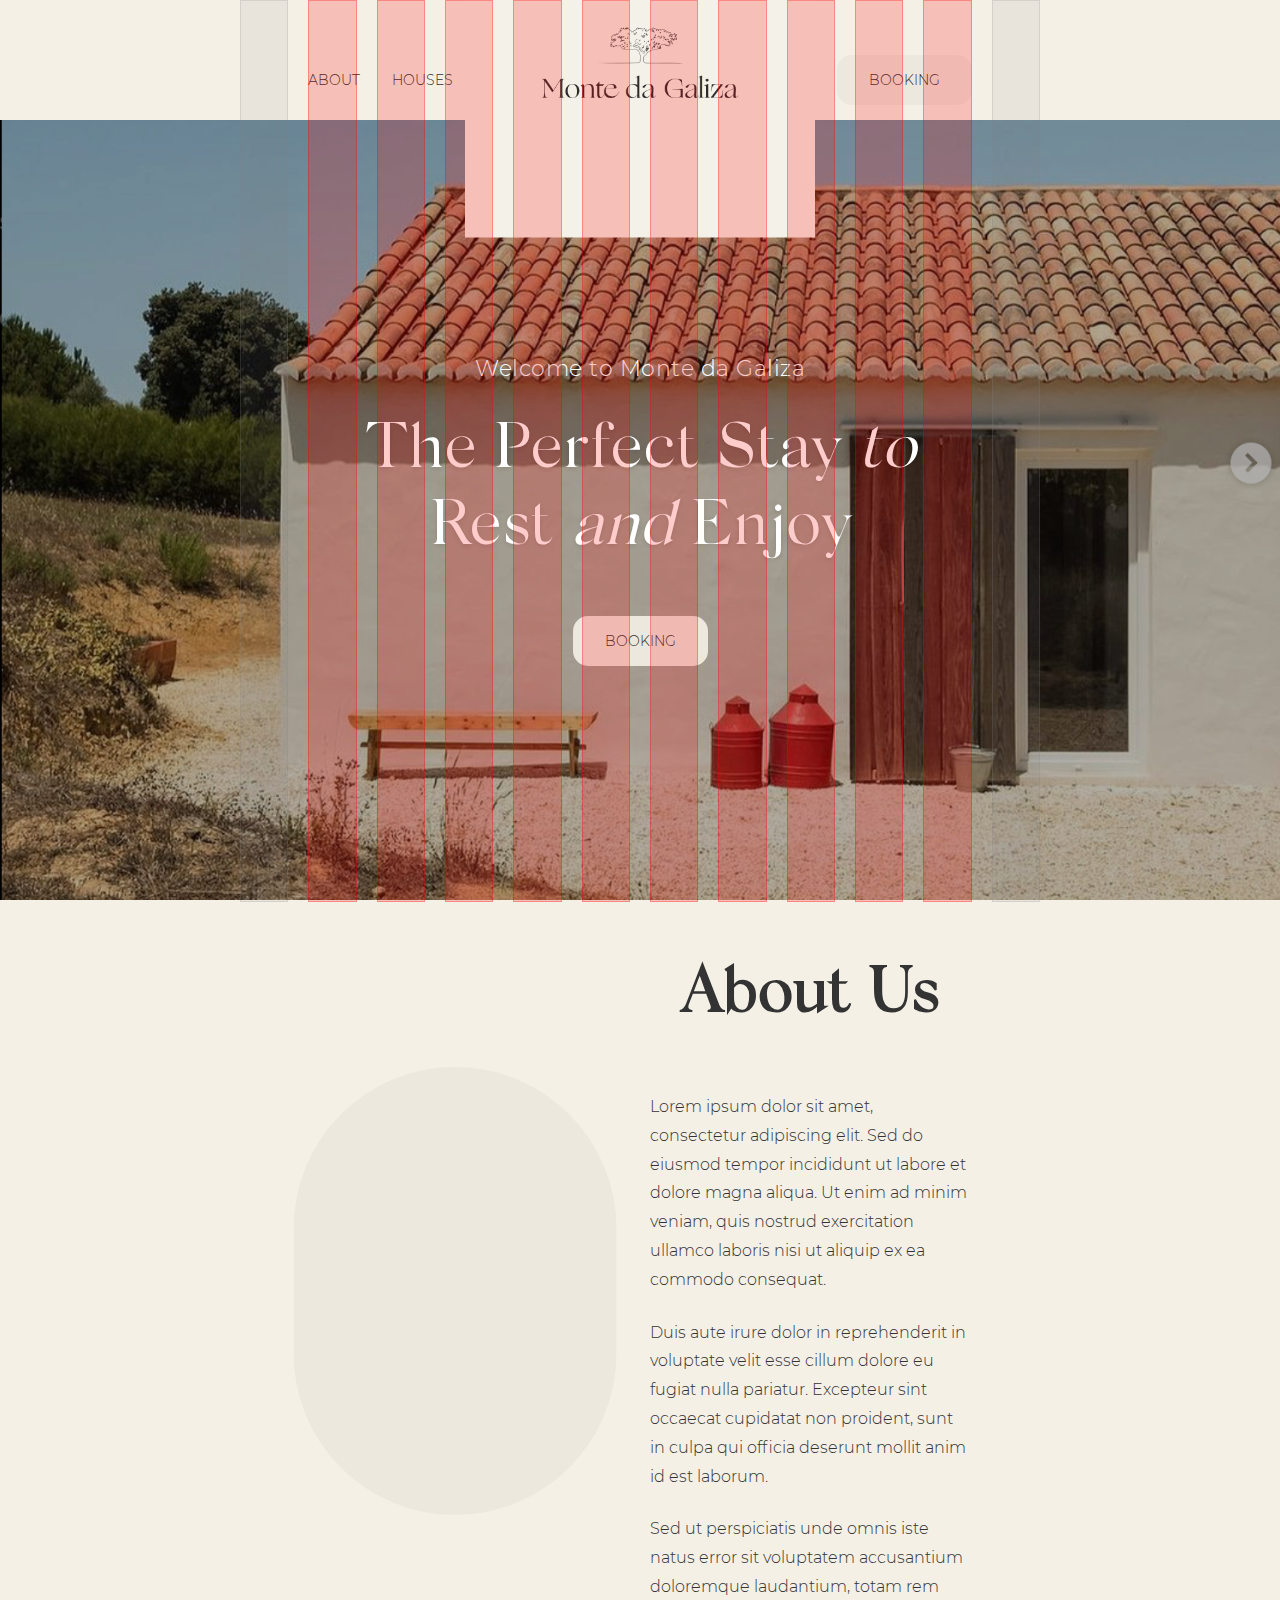
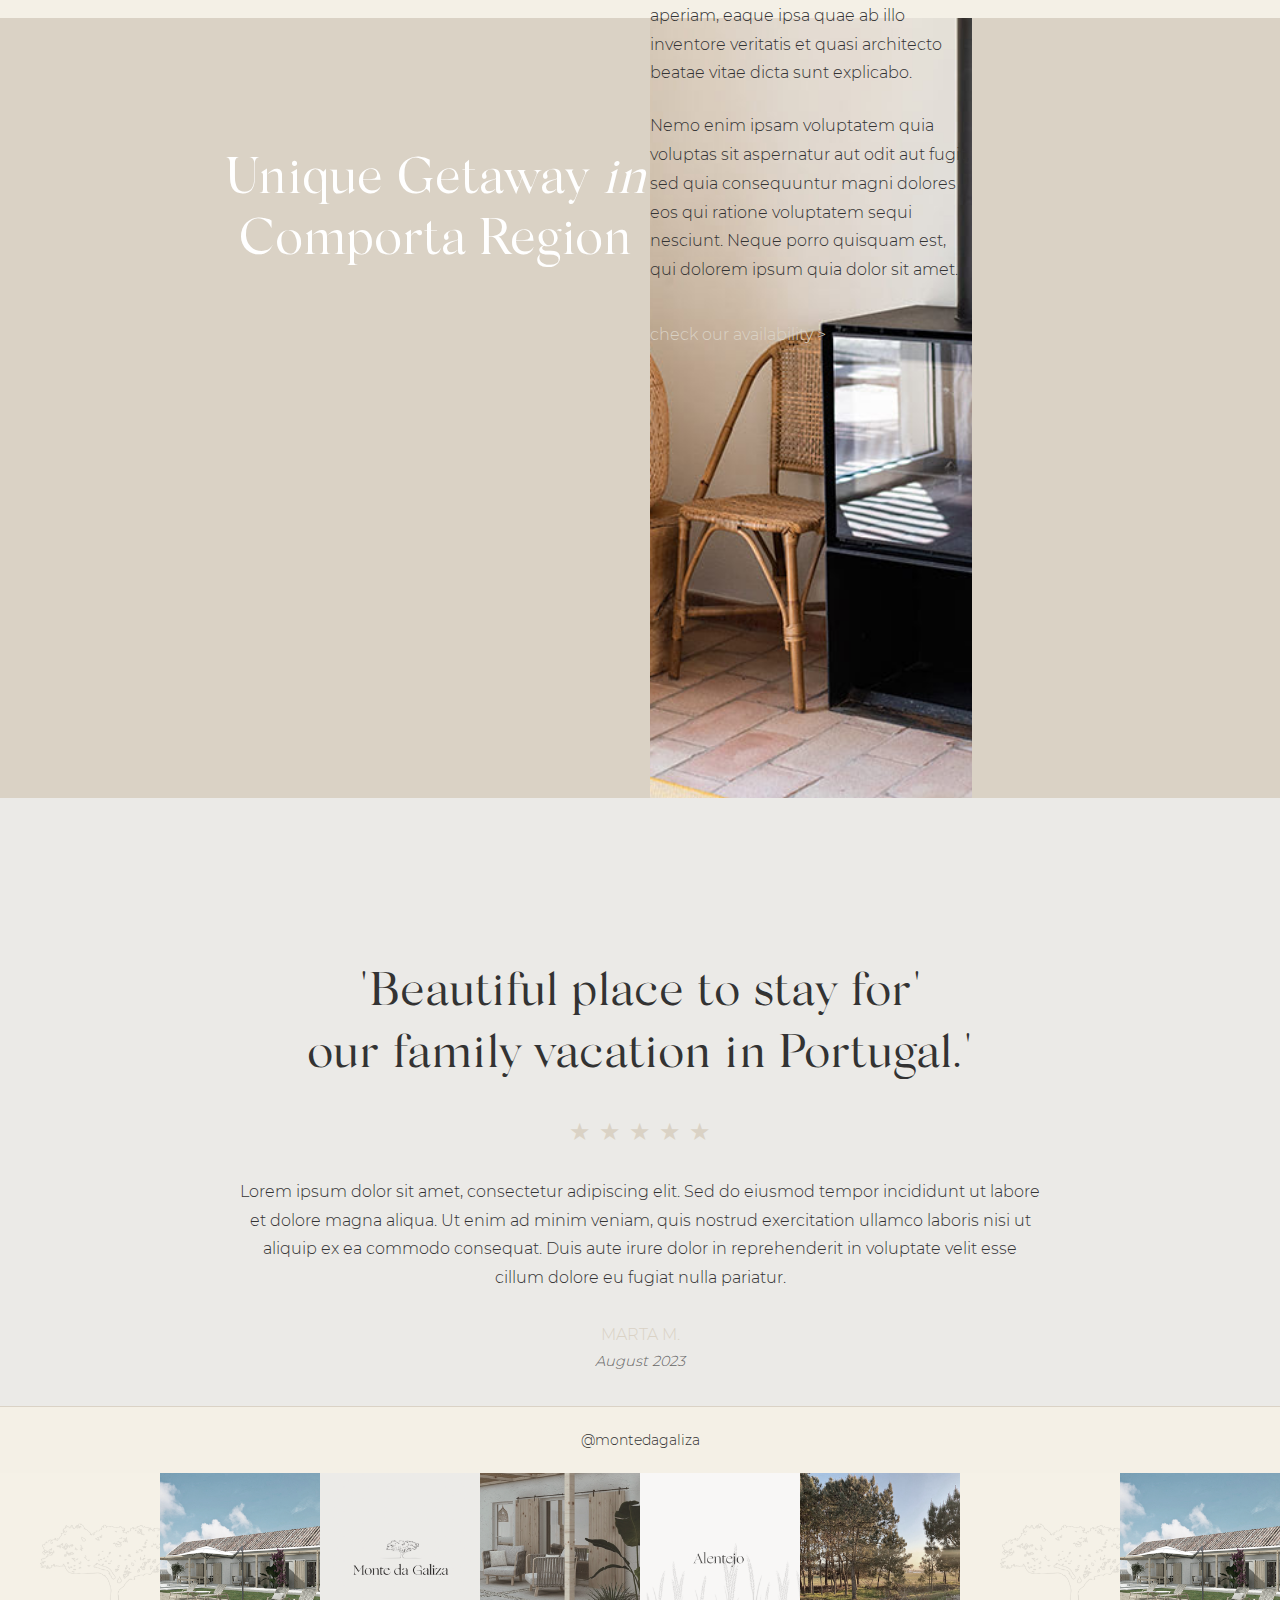
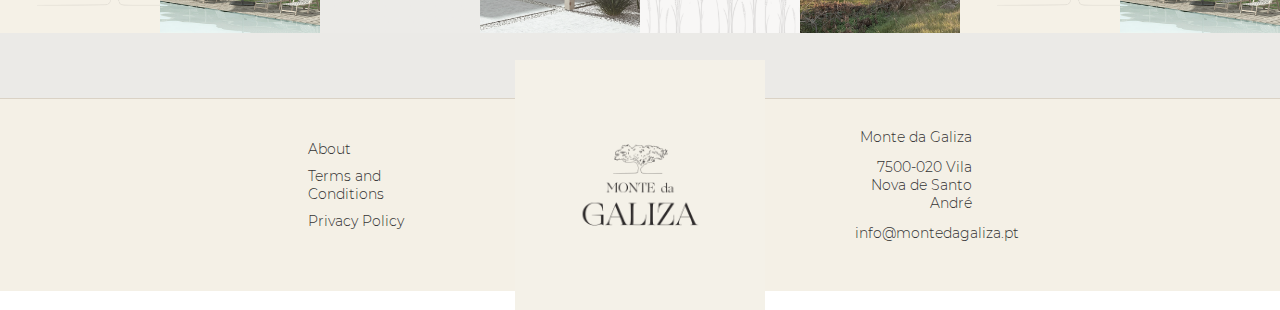
==== en/index.html @ 38b824f0 "Initial commit" ====
<!DOCTYPE html>
<html lang="en">
<head>
    <meta charset="UTF-8">
    <meta name="viewport" content="width=device-width, initial-scale=1.0">
    <title>Monte da Galiza</title>
    <link rel="stylesheet" href="../css/styles.css">
</head>
<body>
    <!-- Grid Overlay -->
    <div class="grid-overlay">
        <div class="grid-container">
            <!-- Left padding column -->
            <div class="grid-column padding"></div>
            
            <!-- Active middle columns -->
            <div class="grid-column active"></div>
            <div class="grid-column active"></div>
            <div class="grid-column active"></div>
            <div class="grid-column active"></div>
            <div class="grid-column active"></div>
            <div class="grid-column active"></div>
            <div class="grid-column active"></div>
            <div class="grid-column active"></div>
            <div class="grid-column active"></div>
            <div class="grid-column active"></div>
            
            <!-- Right padding column -->
            <div class="grid-column padding"></div>
        </div>
    </div>

    <header class="main-header">
        <nav class="nav-container">
            <div class="left-menu">
                <a href="pages/about.html">ABOUT</a>
                <a href="pages/houses.html">HOUSES</a>
                <a href="pages/prices.html">PRICES</a>
                <a href="pages/contact.html">CONTACT</a>
            </div>

            <div class="logo">
                <img src="../images/logo/Main_logo_c1.png" alt="Monte da Galiza Logo">
            </div>

            <div class="right-menu">
                <a href="#" class="lagoa-link">LAGOA DE SANTO ANDRÉ</a>
                <a href="#" class="booking-btn">BOOKING</a>
            </div>
        </nav>
    </header>

    <main>
        <!-- Section 1 -->
        <section id="section1" class="section-one">
            <div class="section-one-background"></div>
            <div class="grid-container">
                <div class="welcome-content">
                    <h2 class="welcome-small">Welcome to Monte da Galiza</h2>
                    <h1 class="welcome-large">
                        The Perfect Stay <span class="italic">to</span><br>
                        Rest <span class="italic">and</span> Enjoy
                    </h1>
                    <a href="#" class="welcome-btn">BOOKING</a>
                </div>
            </div>
        </section>

        <!-- Section 2 -->
        <section class="section-two">
            <div class="grid-container">
                <div class="oval-shape"></div>
                <div class="about-content">
                    <h2 class="section-title">About Us</h2>
                    <div class="about-text">
                        <p>Lorem ipsum dolor sit amet, consectetur adipiscing elit. Sed do eiusmod tempor incididunt ut labore et dolore magna aliqua. Ut enim ad minim veniam, quis nostrud exercitation ullamco laboris nisi ut aliquip ex ea commodo consequat.</p>
                        
                        <p>Duis aute irure dolor in reprehenderit in voluptate velit esse cillum dolore eu fugiat nulla pariatur. Excepteur sint occaecat cupidatat non proident, sunt in culpa qui officia deserunt mollit anim id est laborum.</p>
                        
                        <p>Sed ut perspiciatis unde omnis iste natus error sit voluptatem accusantium doloremque laudantium, totam rem aperiam, eaque ipsa quae ab illo inventore veritatis et quasi architecto beatae vitae dicta sunt explicabo.</p>
                        
                        <p>Nemo enim ipsam voluptatem quia voluptas sit aspernatur aut odit aut fugit, sed quia consequuntur magni dolores eos qui ratione voluptatem sequi nesciunt. Neque porro quisquam est, qui dolorem ipsum quia dolor sit amet.</p>
                        <a href="#" class="availability-text">check our availability ></a>
                    </div>
                </div>
            </div>
        </section>

        <!-- Section 3 -->
        <section class="section-three">
            <div class="grid-container">
                <div class="section-three-content">
                    <h2 class="section-three-title">
                        <span class="first-line">Unique Getaway <span class="italic">in</span></span>
                        <span class="second-line">Comporta Region</span>
                    </h2>
                </div>
                <div class="section-three-image"></div>
            </div>
        </section>

        <!-- Section 4 -->
        <section class="section-four">
            <div class="grid-container">
                <!-- Feedback Content -->
                <div class="feedback-content">
                    <h2 class="feedback-title">
                        <span class="first-line">"Beautiful place to stay for"</span>
                        <span class="second-line">our family vacation in Portugal."</span>
                    </h2>
                    <div class="star-rating">
                        <span class="star">★</span>
                        <span class="star">★</span>
                        <span class="star">★</span>
                        <span class="star">★</span>
                        <span class="star">★</span>
                    </div>
                    <p class="feedback-text">
                        Lorem ipsum dolor sit amet, consectetur adipiscing elit. Sed do eiusmod tempor incididunt ut labore et dolore magna aliqua. Ut enim ad minim veniam, quis nostrud exercitation ullamco laboris nisi ut aliquip ex ea commodo consequat. Duis aute irure dolor in reprehenderit in voluptate velit esse cillum dolore eu fugiat nulla pariatur.
                    </p>
                    <div class="guest-info">
                        <p class="guest-name">MARTA M.</p>
                        <p class="guest-date">August 2023</p>
                    </div>
                </div>

                <!-- Instagram Feed -->
                <div class="instagram-section">
                    <div class="instagram-handle">
                        <a href="https://www.instagram.com/montedagaliza?utm_source=ig_web_button_share_sheet&igsh=ZDNlZDc0MzIxNw==" target="_blank">@montedagaliza</a>
                    </div>
                    <div class="instagram-feed">
                        <div class="instagram-grid">
                            <a href="https://www.instagram.com/montedagaliza?utm_source=ig_web_button_share_sheet&igsh=ZDNlZDc0MzIxNw==" target="_blank" class="instagram-item">
                                <img src="../images/instagram/post1.png" alt="Instagram post 1">
                            </a>
                            <a href="https://www.instagram.com/montedagaliza?utm_source=ig_web_button_share_sheet&igsh=ZDNlZDc0MzIxNw==" target="_blank" class="instagram-item">
                                <img src="../images/instagram/post2.png" alt="Instagram post 2">
                            </a>
                            <a href="https://www.instagram.com/montedagaliza?utm_source=ig_web_button_share_sheet&igsh=ZDNlZDc0MzIxNw==" target="_blank" class="instagram-item">
                                <img src="../images/instagram/post3.png" alt="Instagram post 3">
                            </a>
                            <a href="https://www.instagram.com/montedagaliza?utm_source=ig_web_button_share_sheet&igsh=ZDNlZDc0MzIxNw==" target="_blank" class="instagram-item">
                                <img src="../images/instagram/post4.png" alt="Instagram post 4">
                            </a>
                            <a href="https://www.instagram.com/montedagaliza?utm_source=ig_web_button_share_sheet&igsh=ZDNlZDc0MzIxNw==" target="_blank" class="instagram-item">
                                <img src="../images/instagram/post5.png" alt="Instagram post 5">
                            </a>
                            <a href="https://www.instagram.com/montedagaliza?utm_source=ig_web_button_share_sheet&igsh=ZDNlZDc0MzIxNw==" target="_blank" class="instagram-item">
                                <img src="../images/instagram/post6.png" alt="Instagram post 6">
                            </a>
                            <a href="https://www.instagram.com/montedagaliza?utm_source=ig_web_button_share_sheet&igsh=ZDNlZDc0MzIxNw==" target="_blank" class="instagram-item">
                                <img src="../images/instagram/post1.png" alt="Instagram post 7">
                            </a>
                            <a href="https://www.instagram.com/montedagaliza?utm_source=ig_web_button_share_sheet&igsh=ZDNlZDc0MzIxNw==" target="_blank" class="instagram-item">
                                <img src="../images/instagram/post2.png" alt="Instagram post 8">
                            </a>
                        </div>
                    </div>
                </div>
            </div>
        </section>
    </main>

    <footer class="main-footer">
        <div class="footer-container">
            <div class="footer-shortcuts">
                <ul>
                    <li><a href="pages/about.html">About</a></li>
                    <li><a href="pages/terms.html">Terms and Conditions</a></li>
                    <li><a href="pages/privacy.html">Privacy Policy</a></li>
                </ul>
            </div>

            <div class="footer-logo">
                <img loading="lazy" src="../images/logo/Secondary_logo_c1.png" alt="Monte da Galiza Logo">
            </div>

            <div class="footer-address">
                <p>Monte da Galiza</p>
                <p>7500-020 Vila Nova de Santo André</p>
                <p>info@montedagaliza.pt</p>
            </div>
        </div>
    </footer>

    <!-- Add smooth scroll behavior for Safari -->
    <script>
        document.querySelectorAll('a[href^="#"]').forEach(anchor => {
            anchor.addEventListener('click', function (e) {
                e.preventDefault();
                document.querySelector(this.getAttribute('href')).scrollIntoView({
                    behavior: 'smooth'
                });
            });
        });
    </script>
</body>
</html>
---- css/styles.css ----
/* Variables for brand colors and typography */
:root {
    --white-truffle: #EBEAE7;
    --monaco-white: #F7F6F5;
    --sandstone: #DAD2C5;
    --vanilla-tan: #EDE8DE;
    --stoic-white: #F4F0E6;
    
    /* Add your brand fonts */
    --font-primary: 'Silk Serif', serif;
    --font-secondary: 'Montserrat', sans-serif;
}

/* Reset default spacing */
body {
    margin: 0;
    padding: 0;
}

/* Grid Overlay */
.grid-overlay {
    position: fixed;
    top: 0;
    left: 0;
    right: 0;
    bottom: 0;
    pointer-events: none;
    z-index: 9999;
}

.grid-container {
    max-width: 1800px;
    height: 100%;
    margin: 0 auto;
    padding: 0 240px;
    display: grid;
    grid-template-columns: repeat(12, 1fr);
    gap: 20px;
}

.grid-column {
    height: 100%;
}

/* Padding columns style */
.grid-column.padding {
    background-color: rgba(128, 128, 128, 0.1);  /* Grey with 10% opacity */
    border: 1px solid rgba(128, 128, 128, 0.2);
}

/* Active columns style */
.grid-column.active {
    background-color: rgba(255, 0, 0, 0.2);  /* Red with 20% opacity */
    border: 1px solid rgba(255, 0, 0, 0.3);
}

/* Layout Containers */
.nav-container,
.footer-container {
    display: grid;
    grid-template-columns: repeat(12, 1fr);
    gap: 20px;
    max-width: 1800px;
    margin: 0 auto;
    padding: 10px 240px;
    align-items: center;
    height: 152px;
    position: relative;
}

/* Header Styles */
.main-header {
    background-color: var(--stoic-white);
    height: 120px;
    position: relative;
    width: 100%;
    z-index: 2;
}

.nav-container {
    display: grid;
    grid-template-columns: repeat(12, 1fr);
    gap: 20px;
    max-width: 1800px;
    margin: 0 auto;
    padding: 10px 240px;
    align-items: center;
    height: 120px;
    transform: translateY(-75%);
}

.logo {
    grid-column: 5 / 9;
    justify-self: center;
    display: flex;
    align-items: center;
    transform: translateY(-5%);
}

.left-menu {
    grid-column: 2 / 4;
    display: flex;
    gap: 2rem;
    align-items: center;
}

.left-menu a {
    font-family: var(--font-secondary);
    font-weight: 300;
    font-size: 0.9rem;
    text-decoration: none;
    color: #333;
    white-space: nowrap;
}

.logo img {
    width: 350px;
    height: auto;
}

.right-menu {
    grid-column: 9 / 12;
    justify-self: end;
    display: flex;
    align-items: center;
    gap: 2rem;
}

.lagoa-link {
    font-family: var(--font-secondary);
    font-weight: 300;
    font-size: 0.9rem;
    text-decoration: none;
    color: #333;
    white-space: nowrap;
}

.booking-btn {
    font-family: var(--font-secondary);
    font-weight: 300;
    font-size: 0.9rem;
    text-decoration: none;
    color: #333;
    padding: 0.5rem 1rem;
    background-color: var(--vanilla-tan);
    border-top-left-radius: 15px;
    border-top-right-radius: 15px;
    border-bottom-left-radius: 15px;
    border-bottom-right-radius: 15px;
    transition: background-color 0.3s ease;
}

.booking-btn:hover {
    background-color: var(--sandstone);
}

.language-selector {
    display: flex;
    gap: 0.5rem;
}

.language-selector a {
    text-decoration: none;
    color: #333;
    font-family: var(--font-secondary);
    font-weight: 300;
    font-size: 0.9rem;
    transition: color 0.3s ease;
}

.language-selector a:hover {
    color: #666;
}

.language-selector a.active {
    font-weight: 500;
}

/* Footer Styles */
.main-footer {
    background-color: var(--stoic-white);
    padding: 0 0 20px 0;
    border-top: 1px solid var(--sandstone);
    position: relative;
    z-index: 1;
    width: 100%;
    margin: 0;
}

.footer-shortcuts {
    grid-column: 2 / 4;
    height: 100px;
    display: flex;
    align-items: center;
}

.footer-shortcuts ul {
    list-style: none;
    padding: 0;
    margin: 0;
}

.footer-shortcuts li {
    margin: 0 0 12px 0;
    height: 24px;
    display: flex;
    align-items: center;
}

.footer-shortcuts li:last-child {
    margin-bottom: 0;
}

.footer-shortcuts a {
    font-family: var(--font-secondary);
    font-weight: 300;
    font-size: 0.9rem;
    text-decoration: none;
    color: #333;
}

.footer-logo {
    grid-column: 5 / 9;
    justify-self: center;
    height: 100px;
    display: flex;
    align-items: center;
}

.footer-logo img {
    width: 250px;
    height: auto;
}

.footer-address {
    grid-column: 10 / 12;
    text-align: right;
    height: 100px;
    display: flex;
    flex-direction: column;
    justify-content: center;
}

.footer-address p {
    margin: 0 0 12px 0;
    font-family: var(--font-secondary);
    font-weight: 300;
    font-size: 0.9rem;
    color: #333;
}

.footer-address p:last-child {
    margin-bottom: 0;
}

/* Font Declarations */
@font-face {
    font-family: 'Silk Serif';
    src: url('../fonts/silk-serif/SilkSerif-Regular.woff2') format('woff2'),
        url('../fonts/silk-serif/SilkSerif-Regular.woff') format('woff');
    font-weight: normal;
    font-style: normal;
    font-display: swap;
}

@font-face {
    font-family: 'Montserrat';
    src: url('../fonts/montserrat/Montserrat-Light.woff2') format('woff2'),
        url('../fonts/montserrat/Montserrat-Light.woff') format('woff');
    font-weight: 300;
    font-style: normal;
    font-display: swap;
}

/* Main Sections */
section {
    width: 100%;
    height: 100vh;  /* Full viewport height */
    display: flex;  /* For vertical centering of content */
    align-items: center;  /* Center content vertically */
}

section .grid-container {
    display: grid;
    grid-template-columns: repeat(12, 1fr);
    gap: 20px;
    max-width: 1800px;
    width: 100%;
    margin: 0 auto;
    padding: 0 240px;  /* Only horizontal padding needed now */
}

/* Section-specific styles */
.section-one {
    background-image: url('../images/background.png');
    background-size: cover;
    background-position: center;
    background-repeat: no-repeat;
    position: relative;
    height: calc(100vh - 120px);
    display: flex;
    align-items: center;
    justify-content: center;
    z-index: 3;
    margin-top: -120px;
}

/* Ensure the content stays visible */
.section-one .grid-container {
    z-index: 4;
}

/* Overlay */
.section-one::before {
    content: '';
    position: absolute;
    top: 0;
    left: 0;
    right: 0;
    bottom: 0;
    background-color: rgba(0, 0, 0, 0.3);
    z-index: 1;
}

.section-one .grid-container {
    position: relative;
    z-index: 1;
    width: 100%;
    max-width: 1800px;
    margin: 0 auto;
    padding: 0 240px;
    display: flex;
    align-items: center;
    justify-content: center;
}

.welcome-content {
    display: flex;
    flex-direction: column;
    align-items: center;
    gap: 2rem;
    text-align: center;
}

.welcome-small {
    font-family: var(--font-secondary);
    font-weight: 500;
    font-size: 1.4rem;
    color: white;
    margin: 0;
    letter-spacing: 0.5px;
    text-shadow: 0 2px 4px rgba(0, 0, 0, 0.1);
}

.welcome-large {
    font-family: var(--font-primary);
    font-weight: normal;
    font-size: 4rem;
    color: white;
    margin: 0;
    line-height: 1.2;
    max-width: 800px;
    text-shadow: 0 2px 4px rgba(0, 0, 0, 0.1);  /* Subtle text shadow */
}

.welcome-large .italic {
    font-style: italic;
}

.welcome-btn {
    font-family: var(--font-secondary);
    font-weight: 300;
    font-size: 0.9rem;
    text-decoration: none;
    color: #333;
    padding: 1rem 2rem;
    background-color: var(--vanilla-tan);
    border-top-left-radius: 15px;
    border-top-right-radius: 15px;
    border-bottom-left-radius: 15px;
    border-bottom-right-radius: 15px;
    transition: background-color 0.3s ease;
    margin-top: 1rem;
}

.welcome-btn:hover {
    background-color: var(--sandstone);
}

.section-two {
    background-color: var(--stoic-white);
    height: calc(100vh - 182px);
    display: flex;
    align-items: center;
    position: relative;
}

/* Vertical shape - taller */
.oval-shape {
    position: absolute;
    width: 35%;
    height: 45%;
    background-color: var(--vanilla-tan);
    background-image: url('../images/section2.jpg');
    background-size: cover;
    background-position: center;
    border-radius: 250px;
    top: calc(50% + 2rem);
    left: calc(240px + 16.8%);
    transform: translate(-50%, -50%) rotate(90deg);
}

.about-content {
    grid-column: 7 / 12;
    display: flex;
    flex-direction: column;
    gap: 3rem;
    padding-top: 3rem;
    position: relative;
    z-index: 1;
}

.section-title {
    font-family: var(--font-primary);  /* Silk Serif */
    font-size: 4rem;
    color: #333;
    margin: 0;
    text-align: center;
    width: 100%;
}

.about-text {
    display: flex;
    flex-direction: column;
    gap: 1.5rem;
}

.about-text p {
    font-family: var(--font-secondary);
    font-weight: 300;
    font-size: 1rem;
    line-height: 1.8;
    color: #333;
    margin: 0;
    text-align: left;
}

.section-three {
    background-color: var(--sandstone);
    position: relative;
    height: calc(100vh - 120px);
    overflow: hidden;
}

.section-three .grid-container {
    height: 100%;
    position: relative;
}

.section-three-image {
    grid-column: 7 / 12;
    height: 100%;
    background-image: url('../images/section3.jpeg');
    background-size: cover;
    background-position: center;
    position: relative;
}

.section-three-content {
    grid-column: 2 / 6;
    position: relative;
    padding-top: 15vh;
    display: flex;
    justify-content: center;
    align-items: flex-start;
}   

.section-three-title {
    font-family: var(--font-primary);
    font-weight: normal;
    font-size: 3.2rem;
    color: white;
    margin: 0;
    text-align: center;
    display: flex;
    flex-direction: column;
    align-items: center;
    gap: 0.1em;
    line-height: 1.1;
}

.section-three-title .first-line {
    white-space: nowrap;
}

.section-three-title .italic {
    font-style: italic;
    display: inline;
}

.section-three-title .second-line {
    display: block;
}

.section-four {
    background-color: var(--white-truffle);
    min-height: 80vh;
    display: flex;
    flex-direction: column;
    align-items: center;
}

.section-four .grid-container {
    max-width: 1320px;
    width: 100%;
    display: flex;
    flex-direction: column;
    align-items: center;
    padding: 4rem 0 0 0;  /* Only padding at top */
    flex: 1;
}

.feedback-content {
    width: 100%;
    max-width: 800px;
    display: flex;
    flex-direction: column;
    align-items: center;
    text-align: center;
    padding-top: 4rem;
    margin-bottom: 1rem;
}

.feedback-title {
    font-family: var(--font-primary);
    font-weight: normal;
    font-size: 3rem;
    color: #333;
    margin-bottom: 1rem;
    line-height: 1.2;
    display: flex;
    flex-direction: column;
    align-items: center;
    gap: 0.1em;
}

.star-rating {
    display: flex;
    gap: 0.5rem;
    margin: 1rem 0;
    justify-content: center;
}

.star {
    color: var(--sandstone);
    font-size: 1.5rem;
}

.feedback-text {
    font-family: var(--font-secondary);
    font-weight: 300;
    font-size: 1rem;
    line-height: 1.8;
    color: #333;
    margin: 1rem 0 2rem 0;
}

.guest-info {
    display: flex;
    flex-direction: column;
    align-items: center;
    gap: 0.5rem;
}

.guest-name {
    font-family: var(--font-secondary);
    font-weight: 500;
    font-size: 1rem;
    color: var(--sandstone);
    margin: 0;
}

.guest-date {
    font-family: var(--font-secondary);
    font-weight: 300;
    font-size: 0.9rem;
    color: #666;
    margin: 0;
    font-style: italic;
}

.instagram-feed {
    width: 100vw;
    margin: auto 0 0 0;
}

.instagram-grid {
    display: flex;
    width: 100%;
}

.instagram-item {
    flex: 1;
    aspect-ratio: 1;
    overflow: hidden;
    max-width: calc(100vw / 8);
}

.instagram-item img {
    width: 100%;
    height: 100%;
    object-fit: cover;
    display: block;
}

/* Optional: Smooth scrolling for the whole page */
html {
    scroll-behavior: smooth;
}

/* Make sure there's no margin/padding affecting the full height */
body {
    margin: 0;
    padding: 0;
}

main {
    background-color: var(--stoic-white);
    margin-top: 120px;
    min-height: calc(100vh - 120px);
    position: relative;
    z-index: 1;
}

.availability-text {
    font-family: var(--font-secondary);  /* Montserrat */
    font-weight: 300;
    font-size: 1rem;
    color: var(--sandstone);
    margin-top: 1.0rem;
    text-decoration: none;
    display: block;
    transition: color 0.3s ease;
}

.availability-text:hover {
    opacity: 0.8;
}

.instagram-section {
    width: 100%;
    margin: 0;  /* Remove auto margins */
    position: relative;
    z-index: 2;
    margin-bottom: -152px;
}

.instagram-handle {
    background-color: var(--stoic-white);
    padding: 1.5rem 0;  /* Taller bar */
    text-align: center;
    border-top: 1px solid var(--sandstone);
}

.instagram-handle a {
    font-family: var(--font-secondary);  /* Back to Montserrat */
    font-weight: 300;
    font-size: 0.9rem;  /* Smaller text */
    color: #333;
    text-decoration: none;
    transition: opacity 0.3s ease;
}

.instagram-handle a:hover {
    opacity: 0.7;
}

.instagram-grid {
    display: flex;
    width: 100%;
}

.instagram-item {
    flex: 1;
    aspect-ratio: 1;
    overflow: hidden;
    max-width: calc(100vw / 8);
    display: block;
    text-decoration: none;
}

.instagram-item img {
    width: 100%;
    height: 100%;
    object-fit: cover;
    display: block;
    transition: transform 0.3s ease;
}

.instagram-item:hover img {
    transform: scale(1.05);
}

.prices-section {
    width: 100%;
    padding: 0;
    margin: 0;
}

.prices-section .grid-container {
    display: flex;
    flex-direction: column;
    align-items: center;
    max-width: 1800px;
    margin: 0 auto;
    padding: 0 240px;
    width: 100%;
}

.prices-image {
    width: 83.33%;
    margin-bottom: 4rem;
    display: flex;
    justify-content: center;
}

.prices-image img {
    width: 100%;
    max-width: 800px;
    height: auto;
    display: block;
    object-fit: cover;
    margin: 0 auto;
}

.prices-content {
    width: 83.33%;
    display: flex;
    flex-direction: column;
    align-items: center;
    text-align: center;
    margin-bottom: 4rem;
}

.prices-title {
    font-family: var(--font-primary);
    font-size: 4rem;
    color: #333;
    margin: 0;
    margin-bottom: 1rem;
}

.prices-subtitle {
    font-family: var(--font-secondary);
    font-weight: 300;
    font-size: 1.2rem;
    color: #333;
    margin: 0;
    margin-bottom: 3rem;
}

.prices-intro {
    max-width: 800px;
    margin-bottom: 4rem;
}

.prices-intro p {
    font-family: var(--font-secondary);
    font-weight: 300;
    font-size: 1rem;
    line-height: 1.8;
    color: #333;
    margin: 0 0 1.5rem 0;
}

.season-rates {
    max-width: 800px;
    margin-bottom: 4rem;
}

.season-title {
    font-family: var(--font-primary);
    font-size: 2rem;
    color: #333;
    margin: 2rem 0 1rem 0;
}

.season-dates {
    font-family: var(--font-secondary);
    font-weight: 300;
    font-size: 1rem;
    line-height: 1.8;
    margin: 0 0 1rem 0;
}

.season-details {
    list-style: none;
    padding: 0;
    margin: 0 0 2rem 0;
}

.season-details li {
    font-family: var(--font-secondary);
    font-weight: 300;
    font-size: 1rem;
    line-height: 1.8;
    margin: 0.5rem 0;
}

.additional-info {
    font-family: var(--font-secondary);
    font-weight: 300;
    font-size: 1rem;
    line-height: 1.8;
    margin: 2rem 0;
}

.booking-btn {
    font-family: var(--font-secondary);
    font-weight: 300;
    font-size: 0.9rem;
    text-decoration: none;
    color: #333;
    padding: 1rem 2rem;
    background-color: var(--vanilla-tan);
    border-radius: 15px;
    transition: background-color 0.3s ease;
}

.booking-btn:hover {
    background-color: var(--sandstone);
}
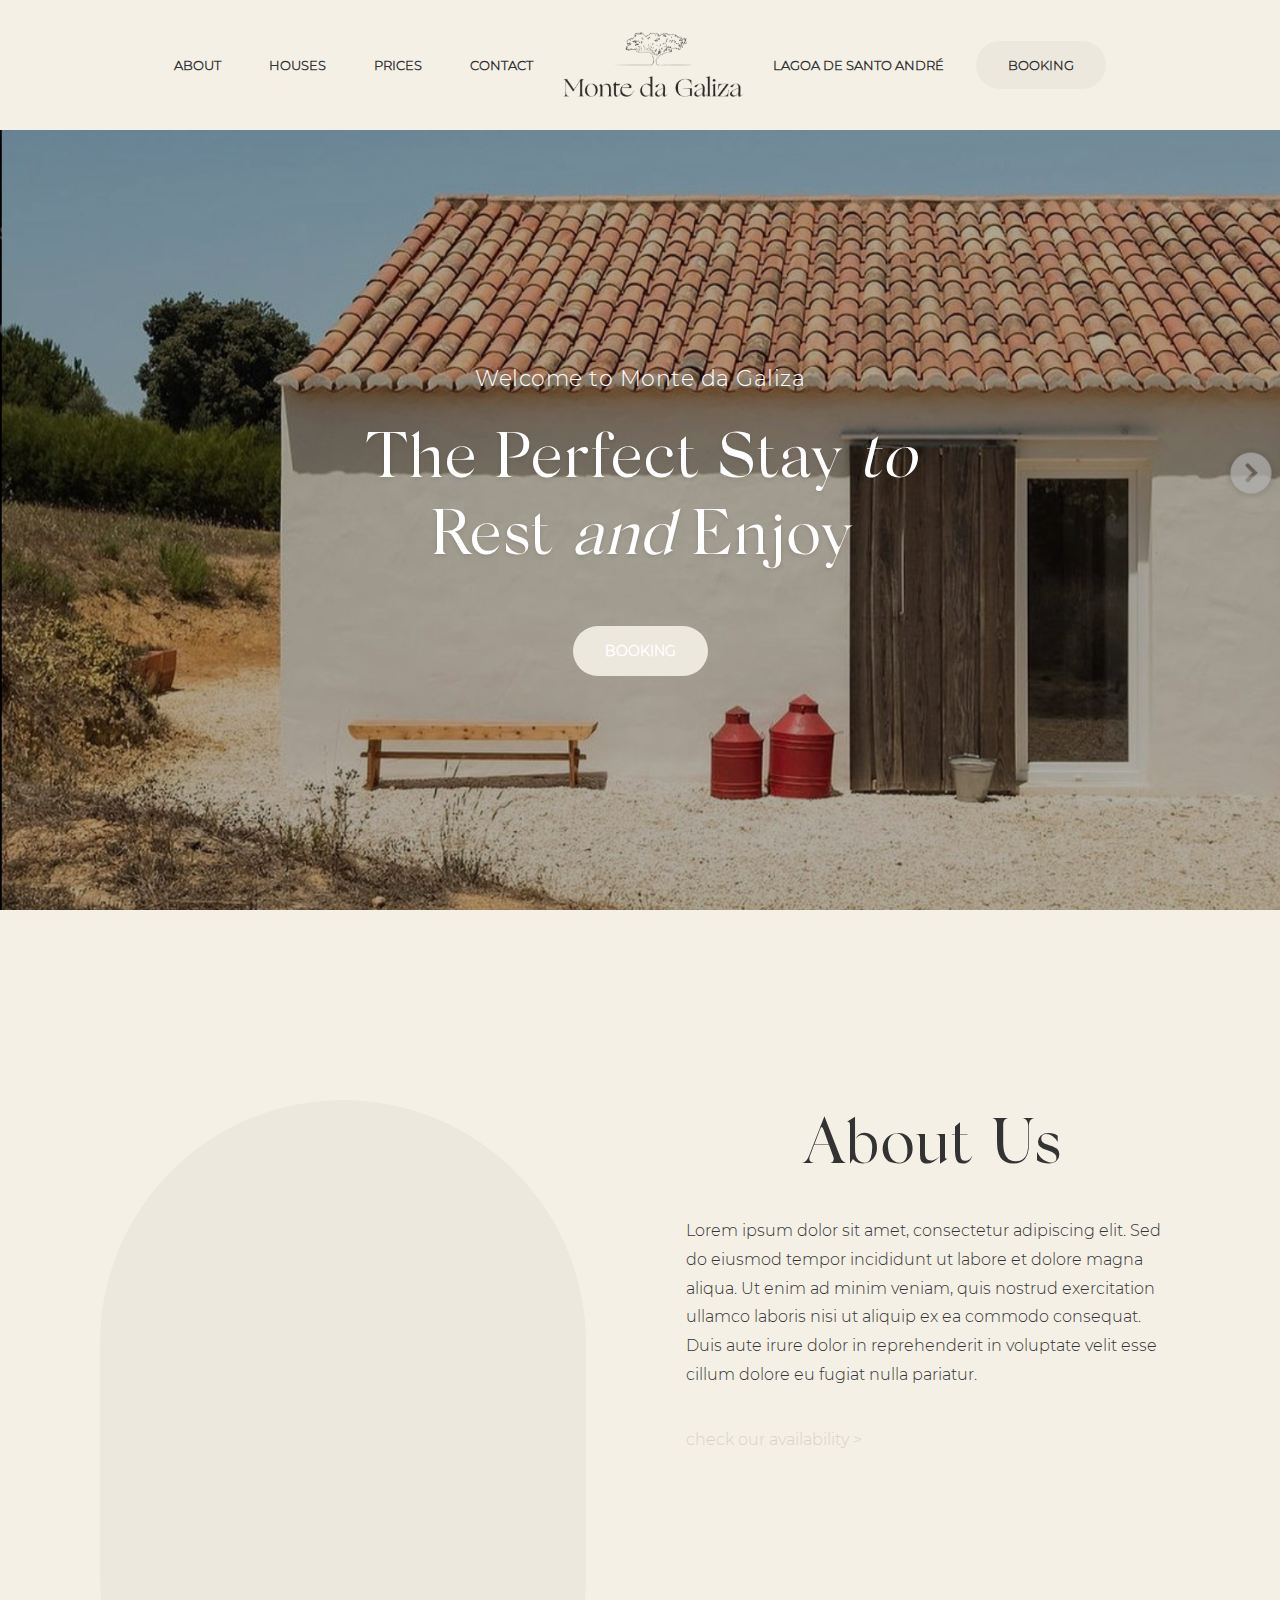
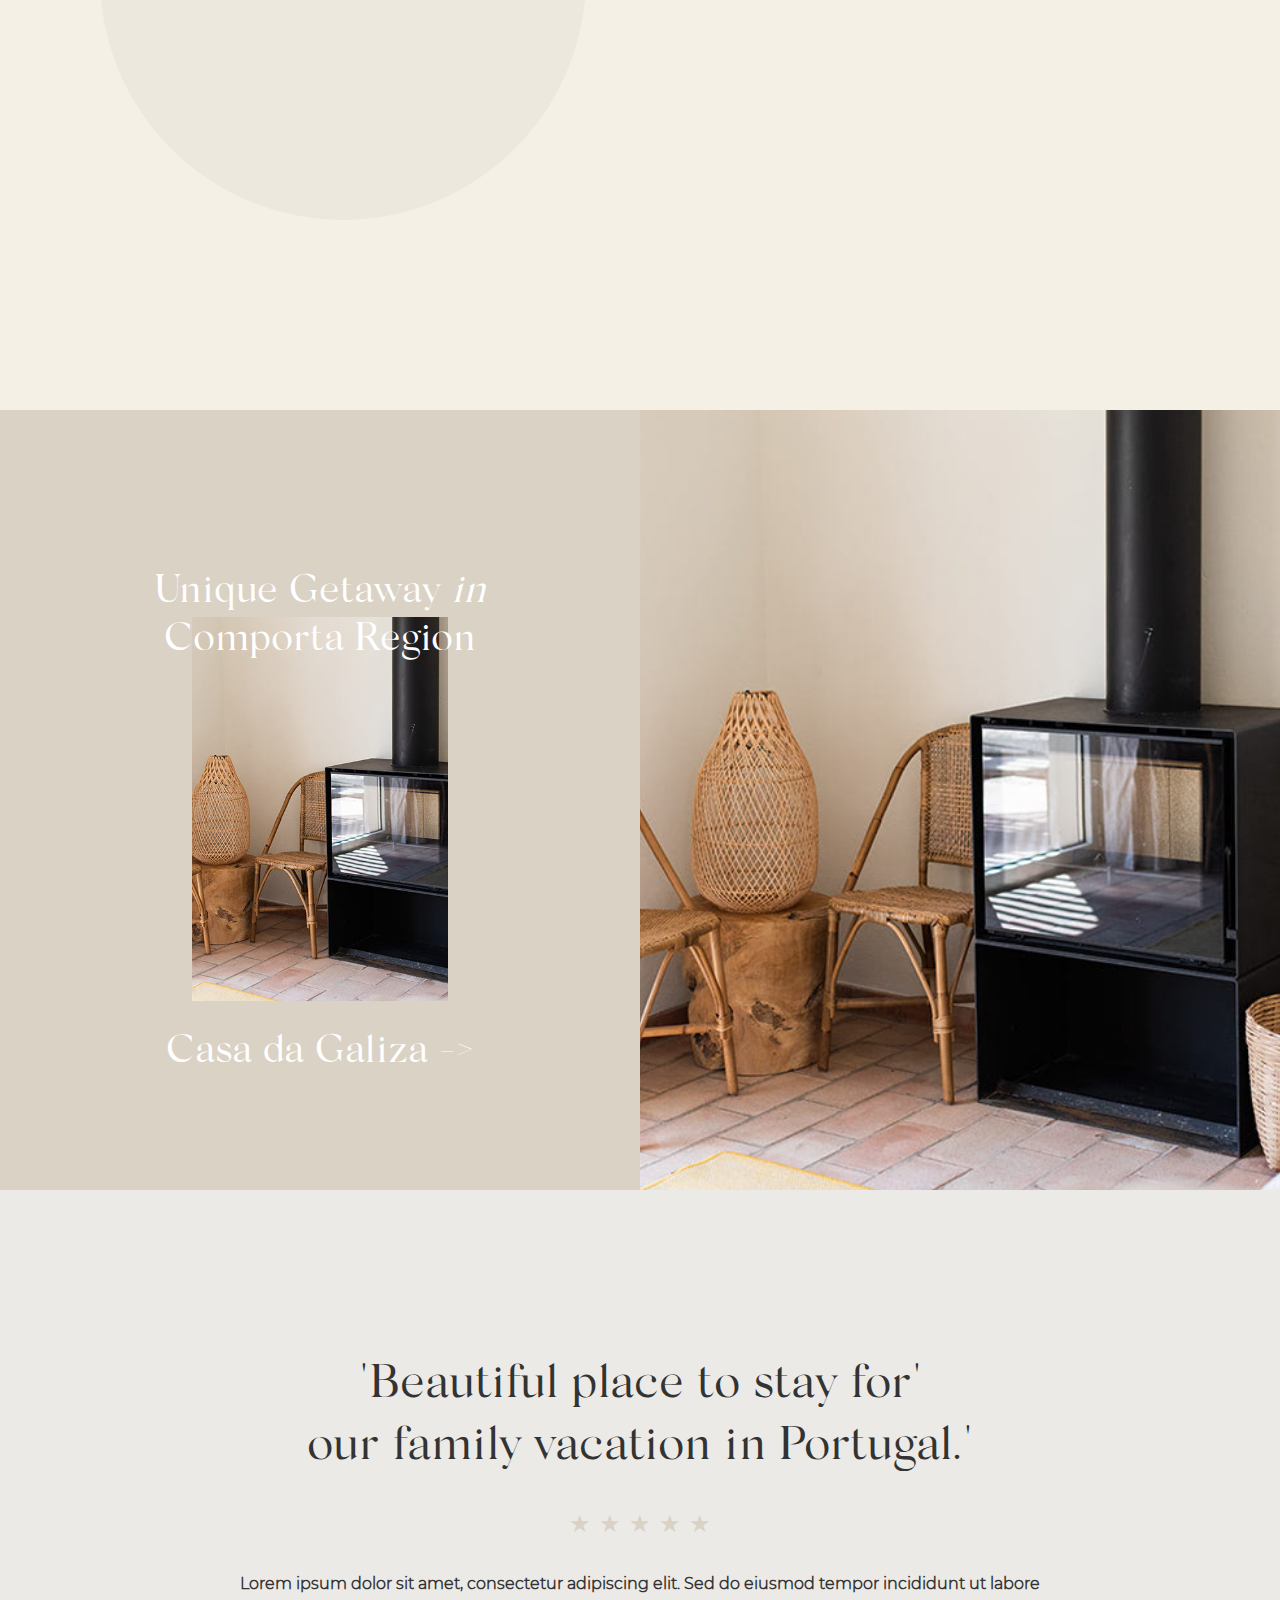
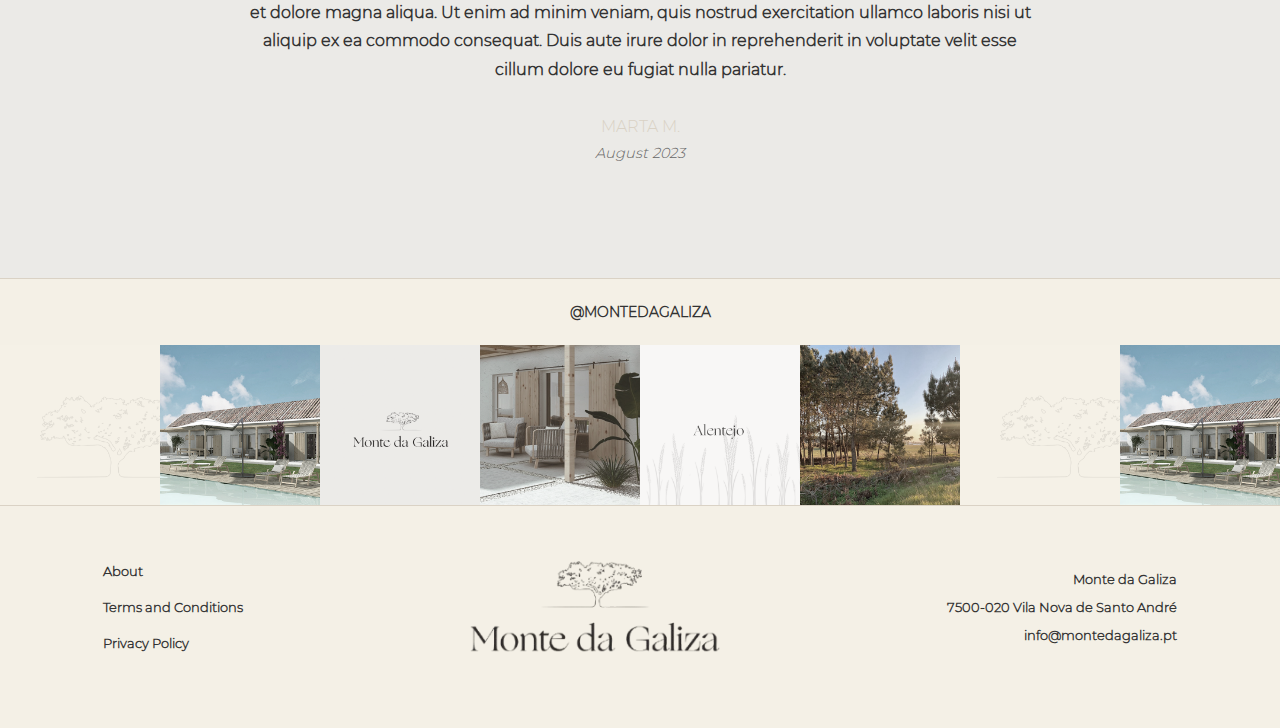
==== commit 96e6556f: "Homepage almost finished, small details left." ====
--- a/en/index.html
+++ b/en/index.html
@@ -1,199 +1,257 @@
 <!DOCTYPE html>
 <html lang="en">
-<head>
-    <meta charset="UTF-8">
-    <meta name="viewport" content="width=device-width, initial-scale=1.0">
+  <head>
+    <meta charset="UTF-8" />
+    <meta name="viewport" content="width=device-width, initial-scale=1.0" />
     <title>Monte da Galiza</title>
-    <link rel="stylesheet" href="../css/styles.css">
-</head>
-<body>
-    <!-- Grid Overlay -->
-    <div class="grid-overlay">
-        <div class="grid-container">
-            <!-- Left padding column -->
-            <div class="grid-column padding"></div>
-            
-            <!-- Active middle columns -->
-            <div class="grid-column active"></div>
-            <div class="grid-column active"></div>
-            <div class="grid-column active"></div>
-            <div class="grid-column active"></div>
-            <div class="grid-column active"></div>
-            <div class="grid-column active"></div>
-            <div class="grid-column active"></div>
-            <div class="grid-column active"></div>
-            <div class="grid-column active"></div>
-            <div class="grid-column active"></div>
-            
-            <!-- Right padding column -->
-            <div class="grid-column padding"></div>
-        </div>
-    </div>
-
+    <link rel="stylesheet" href="../css/styles.css" />
+  </head>
+  <body>
     <header class="main-header">
-        <nav class="nav-container">
-            <div class="left-menu">
-                <a href="pages/about.html">ABOUT</a>
-                <a href="pages/houses.html">HOUSES</a>
-                <a href="pages/prices.html">PRICES</a>
-                <a href="pages/contact.html">CONTACT</a>
-            </div>
-
-            <div class="logo">
-                <img src="../images/logo/Main_logo_c1.png" alt="Monte da Galiza Logo">
-            </div>
-
-            <div class="right-menu">
-                <a href="#" class="lagoa-link">LAGOA DE SANTO ANDRÉ</a>
-                <a href="#" class="booking-btn">BOOKING</a>
-            </div>
-        </nav>
+      <nav class="nav-container">
+        <div class="left-menu">
+          <a href="pages/about.html">ABOUT</a>
+          <a href="pages/houses.html">HOUSES</a>
+          <a href="pages/prices.html">PRICES</a>
+          <a href="pages/contact.html">CONTACT</a>
+        </div>
+
+        <div class="logo">
+          <img
+            src="../images/logo/Monte-da-galiza-logo.png"
+            alt="Monte da Galiza Logo"
+          />
+        </div>
+
+        <div class="right-menu">
+          <a href="#" class="lagoa-link">LAGOA DE SANTO ANDRÉ</a>
+          <a href="#" class="booking-btn">BOOKING</a>
+        </div>
+      </nav>
     </header>
 
     <main>
-        <!-- Section 1 -->
-        <section id="section1" class="section-one">
-            <div class="section-one-background"></div>
-            <div class="grid-container">
-                <div class="welcome-content">
-                    <h2 class="welcome-small">Welcome to Monte da Galiza</h2>
-                    <h1 class="welcome-large">
-                        The Perfect Stay <span class="italic">to</span><br>
-                        Rest <span class="italic">and</span> Enjoy
-                    </h1>
-                    <a href="#" class="welcome-btn">BOOKING</a>
-                </div>
-            </div>
-        </section>
-
-        <!-- Section 2 -->
-        <section class="section-two">
-            <div class="grid-container">
-                <div class="oval-shape"></div>
-                <div class="about-content">
-                    <h2 class="section-title">About Us</h2>
-                    <div class="about-text">
-                        <p>Lorem ipsum dolor sit amet, consectetur adipiscing elit. Sed do eiusmod tempor incididunt ut labore et dolore magna aliqua. Ut enim ad minim veniam, quis nostrud exercitation ullamco laboris nisi ut aliquip ex ea commodo consequat.</p>
-                        
-                        <p>Duis aute irure dolor in reprehenderit in voluptate velit esse cillum dolore eu fugiat nulla pariatur. Excepteur sint occaecat cupidatat non proident, sunt in culpa qui officia deserunt mollit anim id est laborum.</p>
-                        
-                        <p>Sed ut perspiciatis unde omnis iste natus error sit voluptatem accusantium doloremque laudantium, totam rem aperiam, eaque ipsa quae ab illo inventore veritatis et quasi architecto beatae vitae dicta sunt explicabo.</p>
-                        
-                        <p>Nemo enim ipsam voluptatem quia voluptas sit aspernatur aut odit aut fugit, sed quia consequuntur magni dolores eos qui ratione voluptatem sequi nesciunt. Neque porro quisquam est, qui dolorem ipsum quia dolor sit amet.</p>
-                        <a href="#" class="availability-text">check our availability ></a>
-                    </div>
-                </div>
-            </div>
-        </section>
-
-        <!-- Section 3 -->
-        <section class="section-three">
-            <div class="grid-container">
-                <div class="section-three-content">
-                    <h2 class="section-three-title">
-                        <span class="first-line">Unique Getaway <span class="italic">in</span></span>
-                        <span class="second-line">Comporta Region</span>
-                    </h2>
-                </div>
-                <div class="section-three-image"></div>
-            </div>
-        </section>
-
-        <!-- Section 4 -->
-        <section class="section-four">
-            <div class="grid-container">
-                <!-- Feedback Content -->
-                <div class="feedback-content">
-                    <h2 class="feedback-title">
-                        <span class="first-line">"Beautiful place to stay for"</span>
-                        <span class="second-line">our family vacation in Portugal."</span>
-                    </h2>
-                    <div class="star-rating">
-                        <span class="star">★</span>
-                        <span class="star">★</span>
-                        <span class="star">★</span>
-                        <span class="star">★</span>
-                        <span class="star">★</span>
-                    </div>
-                    <p class="feedback-text">
-                        Lorem ipsum dolor sit amet, consectetur adipiscing elit. Sed do eiusmod tempor incididunt ut labore et dolore magna aliqua. Ut enim ad minim veniam, quis nostrud exercitation ullamco laboris nisi ut aliquip ex ea commodo consequat. Duis aute irure dolor in reprehenderit in voluptate velit esse cillum dolore eu fugiat nulla pariatur.
-                    </p>
-                    <div class="guest-info">
-                        <p class="guest-name">MARTA M.</p>
-                        <p class="guest-date">August 2023</p>
-                    </div>
-                </div>
-
-                <!-- Instagram Feed -->
-                <div class="instagram-section">
-                    <div class="instagram-handle">
-                        <a href="https://www.instagram.com/montedagaliza?utm_source=ig_web_button_share_sheet&igsh=ZDNlZDc0MzIxNw==" target="_blank">@montedagaliza</a>
-                    </div>
-                    <div class="instagram-feed">
-                        <div class="instagram-grid">
-                            <a href="https://www.instagram.com/montedagaliza?utm_source=ig_web_button_share_sheet&igsh=ZDNlZDc0MzIxNw==" target="_blank" class="instagram-item">
-                                <img src="../images/instagram/post1.png" alt="Instagram post 1">
-                            </a>
-                            <a href="https://www.instagram.com/montedagaliza?utm_source=ig_web_button_share_sheet&igsh=ZDNlZDc0MzIxNw==" target="_blank" class="instagram-item">
-                                <img src="../images/instagram/post2.png" alt="Instagram post 2">
-                            </a>
-                            <a href="https://www.instagram.com/montedagaliza?utm_source=ig_web_button_share_sheet&igsh=ZDNlZDc0MzIxNw==" target="_blank" class="instagram-item">
-                                <img src="../images/instagram/post3.png" alt="Instagram post 3">
-                            </a>
-                            <a href="https://www.instagram.com/montedagaliza?utm_source=ig_web_button_share_sheet&igsh=ZDNlZDc0MzIxNw==" target="_blank" class="instagram-item">
-                                <img src="../images/instagram/post4.png" alt="Instagram post 4">
-                            </a>
-                            <a href="https://www.instagram.com/montedagaliza?utm_source=ig_web_button_share_sheet&igsh=ZDNlZDc0MzIxNw==" target="_blank" class="instagram-item">
-                                <img src="../images/instagram/post5.png" alt="Instagram post 5">
-                            </a>
-                            <a href="https://www.instagram.com/montedagaliza?utm_source=ig_web_button_share_sheet&igsh=ZDNlZDc0MzIxNw==" target="_blank" class="instagram-item">
-                                <img src="../images/instagram/post6.png" alt="Instagram post 6">
-                            </a>
-                            <a href="https://www.instagram.com/montedagaliza?utm_source=ig_web_button_share_sheet&igsh=ZDNlZDc0MzIxNw==" target="_blank" class="instagram-item">
-                                <img src="../images/instagram/post1.png" alt="Instagram post 7">
-                            </a>
-                            <a href="https://www.instagram.com/montedagaliza?utm_source=ig_web_button_share_sheet&igsh=ZDNlZDc0MzIxNw==" target="_blank" class="instagram-item">
-                                <img src="../images/instagram/post2.png" alt="Instagram post 8">
-                            </a>
-                        </div>
-                    </div>
-                </div>
-            </div>
-        </section>
+      <!-- Section 1 -->
+      <section id="section1" class="section-one">
+        <div class="grid-container">
+          <div class="welcome-content">
+            <h2 class="welcome-small">Welcome to Monte da Galiza</h2>
+            <h1 class="welcome-large">
+              The Perfect Stay <span class="italic">to</span><br />
+              Rest <span class="italic">and</span> Enjoy
+            </h1>
+            <a href="#" class="welcome-btn">BOOKING</a>
+          </div>
+        </div>
+      </section>
+
+      <!-- Section 2 -->
+      <section class="section-two">
+        <div class="grid-container">
+          <div class="oval-shape"></div>
+          <div class="about-content">
+            <h2 class="section-title">About Us</h2>
+            <div class="about-text">
+              <p>
+                Lorem ipsum dolor sit amet, consectetur adipiscing elit. Sed do
+                eiusmod tempor incididunt ut labore et dolore magna aliqua. Ut
+                enim ad minim veniam, quis nostrud exercitation ullamco laboris
+                nisi ut aliquip ex ea commodo consequat. Duis aute irure dolor
+                in reprehenderit in voluptate velit esse cillum dolore eu fugiat
+                nulla pariatur.
+              </p>
+              <a href="#" class="availability-text">check our availability ></a>
+            </div>
+          </div>
+        </div>
+      </section>
+
+      <!-- Section 3 -->
+      <section class="section-three">
+        <div class="grid-container">
+          <div class="section-three-content">
+            <div class="left">
+              <h2 class="section-three-title top">
+                <span class="first-line"
+                  >Unique Getaway <span class="italic">in</span></span
+                >
+                <span class="second-line">Comporta Region</span>
+              </h2>
+
+              <img src="../images/section3.jpeg" alt="Section-three-img" />
+              <h2 class="section-three-title">Casa da Galiza -></h2>
+            </div>
+            <div>
+              <img src="../images/section3.jpeg" alt="Section-three-img" />
+            </div>
+          </div>
+        </div>
+      </section>
+
+      <!-- Section 4 -->
+      <section class="section-four">
+        <div class="grid-container">
+          <!-- Feedback Content -->
+          <div class="feedback-content">
+            <h2 class="feedback-title">
+              <span class="first-line">"Beautiful place to stay for"</span>
+              <span class="second-line">our family vacation in Portugal."</span>
+            </h2>
+            <div class="star-rating">
+              <span class="star">★</span>
+              <span class="star">★</span>
+              <span class="star">★</span>
+              <span class="star">★</span>
+              <span class="star">★</span>
+            </div>
+            <p class="feedback-text">
+              Lorem ipsum dolor sit amet, consectetur adipiscing elit. Sed do
+              eiusmod tempor incididunt ut labore et dolore magna aliqua. Ut
+              enim ad minim veniam, quis nostrud exercitation ullamco laboris
+              nisi ut aliquip ex ea commodo consequat. Duis aute irure dolor in
+              reprehenderit in voluptate velit esse cillum dolore eu fugiat
+              nulla pariatur.
+            </p>
+            <div class="guest-info">
+              <p class="guest-name">MARTA M.</p>
+              <p class="guest-date">August 2023</p>
+            </div>
+          </div>
+
+          <!-- Instagram Feed -->
+          <div class="instagram-section">
+            <div class="instagram-handle">
+              <a
+                href="https://www.instagram.com/montedagaliza?utm_source=ig_web_button_share_sheet&igsh=ZDNlZDc0MzIxNw=="
+                target="_blank"
+                >@montedagaliza</a
+              >
+            </div>
+            <div class="instagram-feed">
+              <div class="instagram-grid">
+                <a
+                  href="https://www.instagram.com/montedagaliza?utm_source=ig_web_button_share_sheet&igsh=ZDNlZDc0MzIxNw=="
+                  target="_blank"
+                  class="instagram-item"
+                >
+                  <img
+                    src="../images/instagram/post1.png"
+                    alt="Instagram post 1"
+                  />
+                </a>
+                <a
+                  href="https://www.instagram.com/montedagaliza?utm_source=ig_web_button_share_sheet&igsh=ZDNlZDc0MzIxNw=="
+                  target="_blank"
+                  class="instagram-item"
+                >
+                  <img
+                    src="../images/instagram/post2.png"
+                    alt="Instagram post 2"
+                  />
+                </a>
+                <a
+                  href="https://www.instagram.com/montedagaliza?utm_source=ig_web_button_share_sheet&igsh=ZDNlZDc0MzIxNw=="
+                  target="_blank"
+                  class="instagram-item"
+                >
+                  <img
+                    src="../images/instagram/post3.png"
+                    alt="Instagram post 3"
+                  />
+                </a>
+                <a
+                  href="https://www.instagram.com/montedagaliza?utm_source=ig_web_button_share_sheet&igsh=ZDNlZDc0MzIxNw=="
+                  target="_blank"
+                  class="instagram-item"
+                >
+                  <img
+                    src="../images/instagram/post4.png"
+                    alt="Instagram post 4"
+                  />
+                </a>
+                <a
+                  href="https://www.instagram.com/montedagaliza?utm_source=ig_web_button_share_sheet&igsh=ZDNlZDc0MzIxNw=="
+                  target="_blank"
+                  class="instagram-item"
+                >
+                  <img
+                    src="../images/instagram/post5.png"
+                    alt="Instagram post 5"
+                  />
+                </a>
+                <a
+                  href="https://www.instagram.com/montedagaliza?utm_source=ig_web_button_share_sheet&igsh=ZDNlZDc0MzIxNw=="
+                  target="_blank"
+                  class="instagram-item"
+                >
+                  <img
+                    src="../images/instagram/post6.png"
+                    alt="Instagram post 6"
+                  />
+                </a>
+                <a
+                  href="https://www.instagram.com/montedagaliza?utm_source=ig_web_button_share_sheet&igsh=ZDNlZDc0MzIxNw=="
+                  target="_blank"
+                  class="instagram-item"
+                >
+                  <img
+                    src="../images/instagram/post1.png"
+                    alt="Instagram post 7"
+                  />
+                </a>
+                <a
+                  href="https://www.instagram.com/montedagaliza?utm_source=ig_web_button_share_sheet&igsh=ZDNlZDc0MzIxNw=="
+                  target="_blank"
+                  class="instagram-item"
+                >
+                  <img
+                    src="../images/instagram/post2.png"
+                    alt="Instagram post 8"
+                  />
+                </a>
+              </div>
+            </div>
+          </div>
+        </div>
+      </section>
     </main>
 
     <footer class="main-footer">
-        <div class="footer-container">
-            <div class="footer-shortcuts">
-                <ul>
-                    <li><a href="pages/about.html">About</a></li>
-                    <li><a href="pages/terms.html">Terms and Conditions</a></li>
-                    <li><a href="pages/privacy.html">Privacy Policy</a></li>
-                </ul>
-            </div>
-
-            <div class="footer-logo">
-                <img loading="lazy" src="../images/logo/Secondary_logo_c1.png" alt="Monte da Galiza Logo">
-            </div>
-
-            <div class="footer-address">
-                <p>Monte da Galiza</p>
-                <p>7500-020 Vila Nova de Santo André</p>
-                <p>info@montedagaliza.pt</p>
-            </div>
-        </div>
+      <div class="footer-container">
+        <div class="footer-shortcuts">
+          <ul>
+            <li><a href="pages/about.html">About</a></li>
+            <li><a href="pages/terms.html">Terms and Conditions</a></li>
+            <li><a href="pages/privacy.html">Privacy Policy</a></li>
+          </ul>
+        </div>
+
+        <div class="footer-logo">
+          <img
+            loading="lazy"
+            src="../images/logo/Monte-da-galiza-logo.png"
+            alt="Monte da Galiza Logo"
+          />
+        </div>
+
+        <div class="footer-address">
+          <p>Monte da Galiza</p>
+          <p>7500-020 Vila Nova de Santo André</p>
+          <p>info@montedagaliza.pt</p>
+        </div>
+      </div>
     </footer>
 
     <!-- Add smooth scroll behavior for Safari -->
     <script>
-        document.querySelectorAll('a[href^="#"]').forEach(anchor => {
-            anchor.addEventListener('click', function (e) {
-                e.preventDefault();
-                document.querySelector(this.getAttribute('href')).scrollIntoView({
-                    behavior: 'smooth'
-                });
-            });
+      document.querySelectorAll('a[href^="#"]').forEach((anchor) => {
+        anchor.addEventListener("click", function (e) {
+          e.preventDefault();
+          document.querySelector(this.getAttribute("href")).scrollIntoView({
+            behavior: "smooth",
+          });
         });
+      });
     </script>
-</body>
-</html>+  </body>
+</html>
--- a/css/styles.css
+++ b/css/styles.css
@@ -19,7 +19,6 @@
 
 /* Grid Overlay */
 .grid-overlay {
-    position: fixed;
     top: 0;
     left: 0;
     right: 0;
@@ -30,12 +29,11 @@
 
 .grid-container {
     max-width: 1800px;
-    height: 100%;
+    height: 80%;
     margin: 0 auto;
-    padding: 0 240px;
-    display: grid;
-    grid-template-columns: repeat(12, 1fr);
-    gap: 20px;
+    padding: 0 100px;
+    display: flex;
+    gap: 70px;
 }
 
 .grid-column {
@@ -57,101 +55,79 @@
 /* Layout Containers */
 .nav-container,
 .footer-container {
-    display: grid;
-    grid-template-columns: repeat(12, 1fr);
+    display: flex;
     gap: 20px;
     max-width: 1800px;
     margin: 0 auto;
-    padding: 10px 240px;
+    padding: 25px 0px;
     align-items: center;
     height: 152px;
     position: relative;
+    justify-content: space-around;
 }
 
 /* Header Styles */
 .main-header {
     background-color: var(--stoic-white);
-    height: 120px;
+    height: auto;
+    min-height: 130px;
     position: relative;
     width: 100%;
     z-index: 2;
+    display: flex;
+    justify-content: center;
 }
 
 .nav-container {
-    display: grid;
-    grid-template-columns: repeat(12, 1fr);
-    gap: 20px;
+    display: flex;
+    gap: 30px;
     max-width: 1800px;
     margin: 0 auto;
-    padding: 10px 240px;
-    align-items: center;
-    height: 120px;
-    transform: translateY(-75%);
+    padding: 25px 0px;
+    align-items: center;
+    height: auto;
 }
 
 .logo {
-    grid-column: 5 / 9;
     justify-self: center;
     display: flex;
     align-items: center;
-    transform: translateY(-5%);
 }
 
 .left-menu {
-    grid-column: 2 / 4;
-    display: flex;
+    display: flex;
+    gap: 3rem;
+}
+
+.nav-container a {
+    font-family: var(--font-secondary);
+    font-weight: 600;
+    font-size: 13px;
+    text-decoration: none;
+    color: #333;
+    white-space: nowrap;
+}
+
+.logo img {
+    width: 180px;
+    height: auto;
+}
+
+.right-menu {
+    /* grid-column: 9 / 12; */
+    justify-self: end;
+    display: flex;
+    align-items: center;
     gap: 2rem;
-    align-items: center;
-}
-
-.left-menu a {
+}
+
+.lagoa-link {
     font-family: var(--font-secondary);
     font-weight: 300;
     font-size: 0.9rem;
     text-decoration: none;
     color: #333;
     white-space: nowrap;
-}
-
-.logo img {
-    width: 350px;
-    height: auto;
-}
-
-.right-menu {
-    grid-column: 9 / 12;
-    justify-self: end;
-    display: flex;
-    align-items: center;
-    gap: 2rem;
-}
-
-.lagoa-link {
-    font-family: var(--font-secondary);
-    font-weight: 300;
-    font-size: 0.9rem;
-    text-decoration: none;
-    color: #333;
-    white-space: nowrap;
-}
-
-.booking-btn {
-    font-family: var(--font-secondary);
-    font-weight: 300;
-    font-size: 0.9rem;
-    text-decoration: none;
-    color: #333;
-    padding: 0.5rem 1rem;
-    background-color: var(--vanilla-tan);
-    border-top-left-radius: 15px;
-    border-top-right-radius: 15px;
-    border-bottom-left-radius: 15px;
-    border-bottom-right-radius: 15px;
-    transition: background-color 0.3s ease;
-}
-
-.booking-btn:hover {
-    background-color: var(--sandstone);
 }
 
 .language-selector {
@@ -188,7 +164,6 @@
 }
 
 .footer-shortcuts {
-    grid-column: 2 / 4;
     height: 100px;
     display: flex;
     align-items: center;
@@ -213,14 +188,13 @@
 
 .footer-shortcuts a {
     font-family: var(--font-secondary);
-    font-weight: 300;
-    font-size: 0.9rem;
+    font-weight: 600;
+    font-size: 13px;
     text-decoration: none;
     color: #333;
 }
 
 .footer-logo {
-    grid-column: 5 / 9;
     justify-self: center;
     height: 100px;
     display: flex;
@@ -244,8 +218,8 @@
 .footer-address p {
     margin: 0 0 12px 0;
     font-family: var(--font-secondary);
-    font-weight: 300;
-    font-size: 0.9rem;
+    font-weight: 600;
+    font-size: 13px;
     color: #333;
 }
 
@@ -281,13 +255,12 @@
 }
 
 section .grid-container {
-    display: grid;
-    grid-template-columns: repeat(12, 1fr);
-    gap: 20px;
+    display: flex;
+    gap: 100px;
     max-width: 1800px;
     width: 100%;
     margin: 0 auto;
-    padding: 0 240px;  /* Only horizontal padding needed now */
+  
 }
 
 /* Section-specific styles */
@@ -369,16 +342,13 @@
 
 .welcome-btn {
     font-family: var(--font-secondary);
-    font-weight: 300;
+    font-weight: 600;
     font-size: 0.9rem;
     text-decoration: none;
-    color: #333;
+    color: #fff;
     padding: 1rem 2rem;
     background-color: var(--vanilla-tan);
-    border-top-left-radius: 15px;
-    border-top-right-radius: 15px;
-    border-bottom-left-radius: 15px;
-    border-bottom-right-radius: 15px;
+    border-radius: 25px;
     transition: background-color 0.3s ease;
     margin-top: 1rem;
 }
@@ -389,42 +359,39 @@
 
 .section-two {
     background-color: var(--stoic-white);
-    height: calc(100vh - 182px);
-    display: flex;
-    align-items: center;
-    position: relative;
+    display: flex;
+    flex-direction: row;
+    align-items: center;
+    padding-top: 100px;
+    padding-bottom: 100px;
+    min-height: 100vh;
+    /* position: relative; */
 }
 
 /* Vertical shape - taller */
 .oval-shape {
-    position: absolute;
-    width: 35%;
-    height: 45%;
+    min-width: 45%;
+    min-height: 80%;
     background-color: var(--vanilla-tan);
     background-image: url('../images/section2.jpg');
     background-size: cover;
     background-position: center;
     border-radius: 250px;
-    top: calc(50% + 2rem);
-    left: calc(240px + 16.8%);
-    transform: translate(-50%, -50%) rotate(90deg);
 }
 
 .about-content {
     grid-column: 7 / 12;
     display: flex;
     flex-direction: column;
-    gap: 3rem;
-    padding-top: 3rem;
-    position: relative;
-    z-index: 1;
 }
 
 .section-title {
     font-family: var(--font-primary);  /* Silk Serif */
     font-size: 4rem;
     color: #333;
-    margin: 0;
+    padding-bottom: 20px;
+    margin: 0;
+    font-weight: 100;
     text-align: center;
     width: 100%;
 }
@@ -446,15 +413,20 @@
 }
 
 .section-three {
-    background-color: var(--sandstone);
     position: relative;
     height: calc(100vh - 120px);
-    overflow: hidden;
+}
+
+.section-three img {
+    width: 100%;
+    height: 100%;
+    object-fit: cover;
 }
 
 .section-three .grid-container {
     height: 100%;
     position: relative;
+    padding: 0;
 }
 
 .section-three-image {
@@ -467,18 +439,40 @@
 }
 
 .section-three-content {
-    grid-column: 2 / 6;
-    position: relative;
-    padding-top: 15vh;
     display: flex;
     justify-content: center;
     align-items: flex-start;
-}   
+}
+
+.section-three-content div {
+    width: 50%;
+    height: 100%;
+}
+
+.section-three-content div.left {
+    display: flex;
+    flex-direction: column;
+    align-items: center;
+    justify-content: center;
+    background-color: var(--sandstone);
+}
+
+.section-three-content div.left .section-three-title.top {
+    transform: translateY(50%);
+}
+
+.section-three-content div.left img {
+    width: 40%;
+    height: auto;
+    aspect-ratio: 4 / 6;
+    margin-bottom: 30px;
+}
+
 
 .section-three-title {
     font-family: var(--font-primary);
     font-weight: normal;
-    font-size: 3.2rem;
+    font-size: 2.5rem;
     color: white;
     margin: 0;
     text-align: center;
@@ -505,6 +499,7 @@
 .section-four {
     background-color: var(--white-truffle);
     min-height: 80vh;
+    height: auto;
     display: flex;
     flex-direction: column;
     align-items: center;
@@ -558,7 +553,7 @@
 
 .feedback-text {
     font-family: var(--font-secondary);
-    font-weight: 300;
+    font-weight: 600;
     font-size: 1rem;
     line-height: 1.8;
     color: #333;
@@ -590,7 +585,7 @@
 }
 
 .instagram-feed {
-    width: 100vw;
+    max-width: 100vw;
     margin: auto 0 0 0;
 }
 
@@ -627,7 +622,7 @@
 main {
     background-color: var(--stoic-white);
     margin-top: 120px;
-    min-height: calc(100vh - 120px);
+    min-height: calc(100vh - 130px);
     position: relative;
     z-index: 1;
 }
@@ -649,26 +644,26 @@
 
 .instagram-section {
     width: 100%;
-    margin: 0;  /* Remove auto margins */
+    margin: 0;
     position: relative;
     z-index: 2;
-    margin-bottom: -152px;
 }
 
 .instagram-handle {
     background-color: var(--stoic-white);
-    padding: 1.5rem 0;  /* Taller bar */
+    padding: 1.5rem 0;
     text-align: center;
     border-top: 1px solid var(--sandstone);
 }
 
 .instagram-handle a {
-    font-family: var(--font-secondary);  /* Back to Montserrat */
-    font-weight: 300;
-    font-size: 0.9rem;  /* Smaller text */
+    font-family: var(--font-secondary);
+    font-weight: 600;
+    font-size: 0.9rem;
     color: #333;
     text-decoration: none;
     transition: opacity 0.3s ease;
+    text-transform: uppercase;
 }
 
 .instagram-handle a:hover {
@@ -823,7 +818,7 @@
     color: #333;
     padding: 1rem 2rem;
     background-color: var(--vanilla-tan);
-    border-radius: 15px;
+    border-radius: 25px;
     transition: background-color 0.3s ease;
 }
 
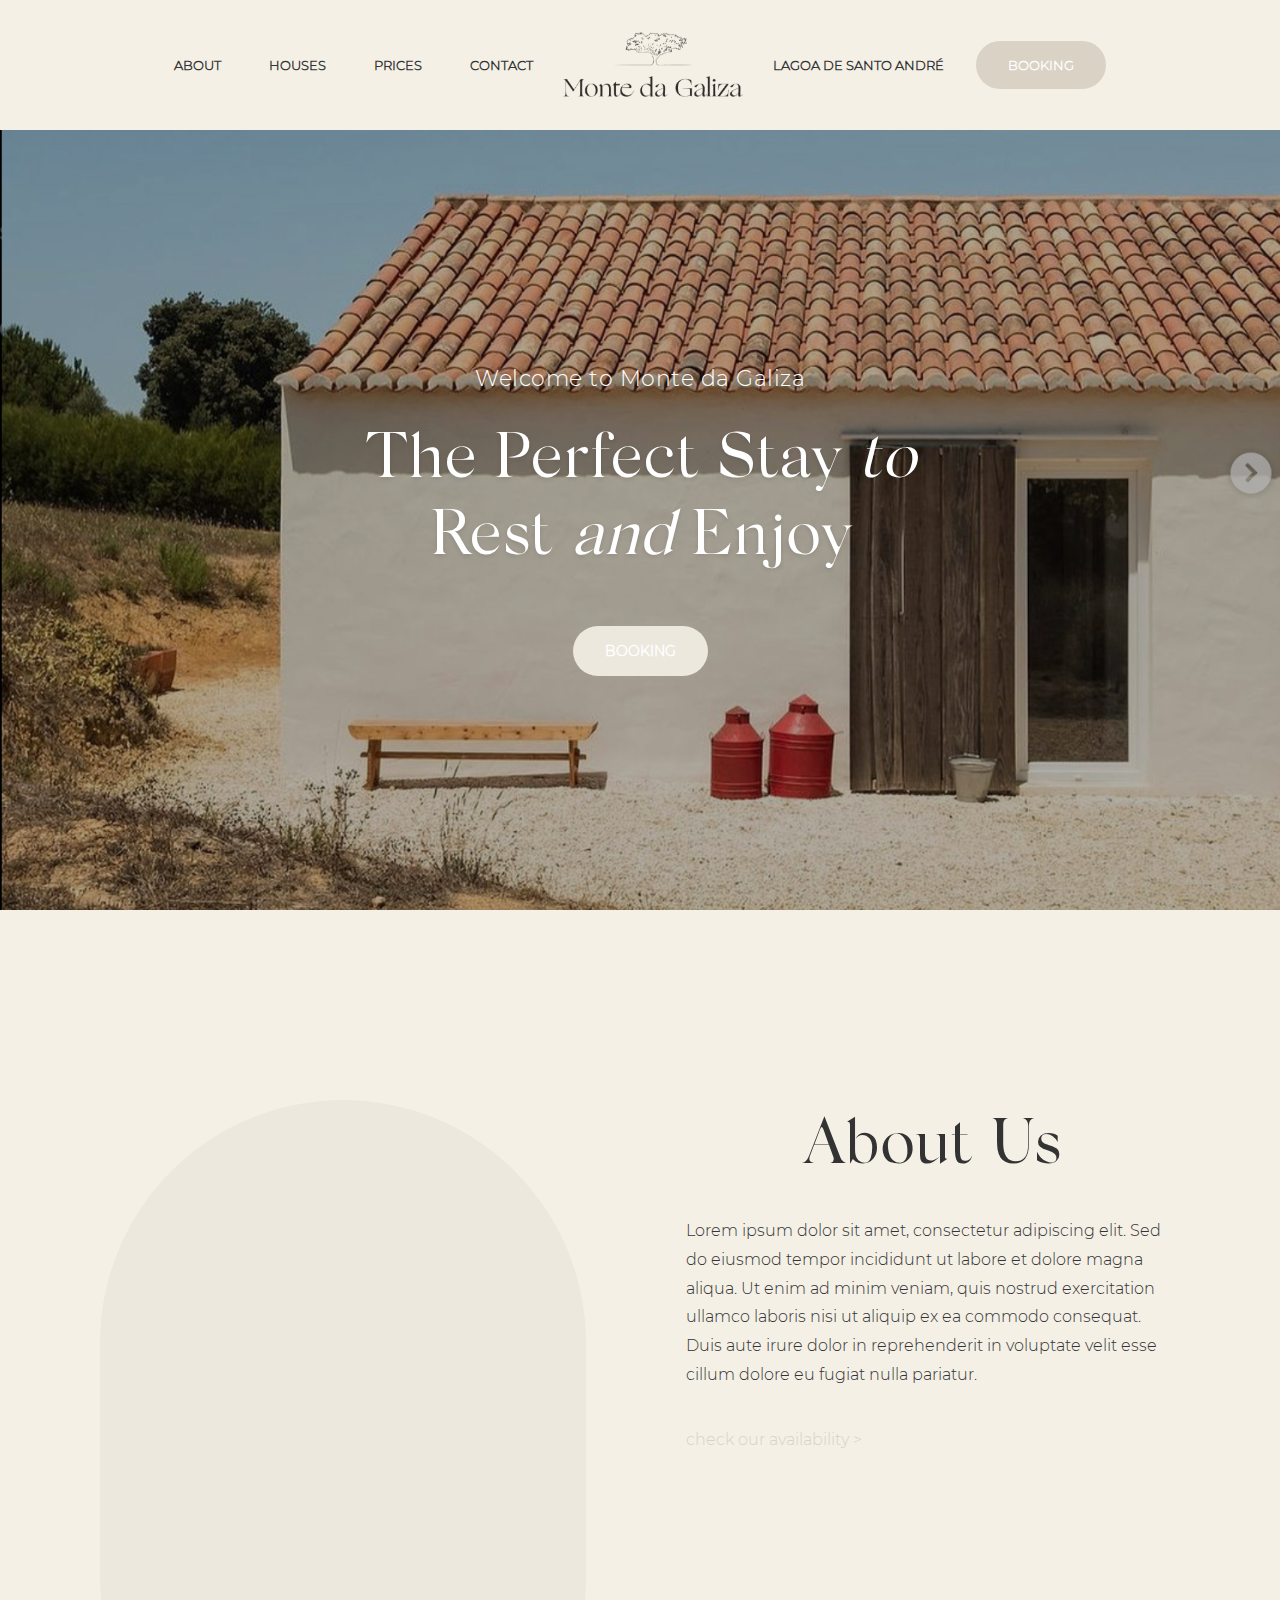
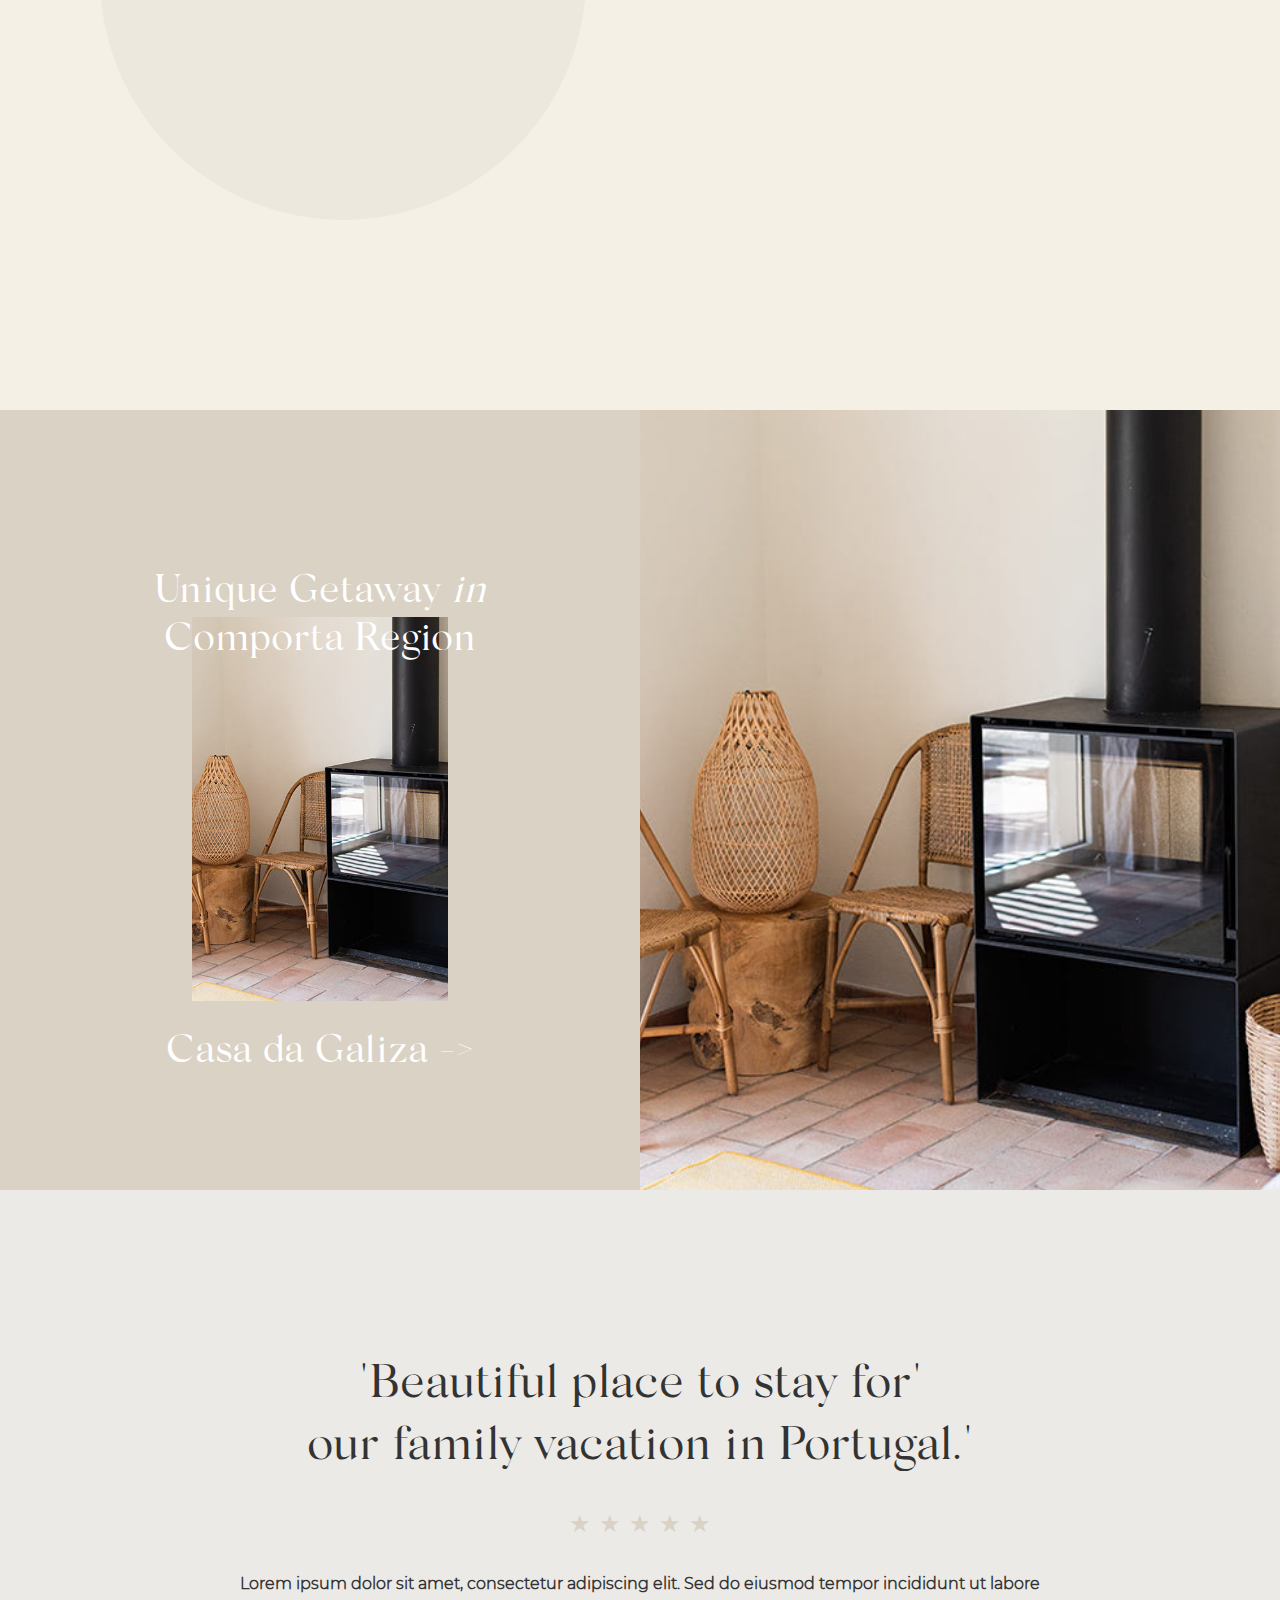
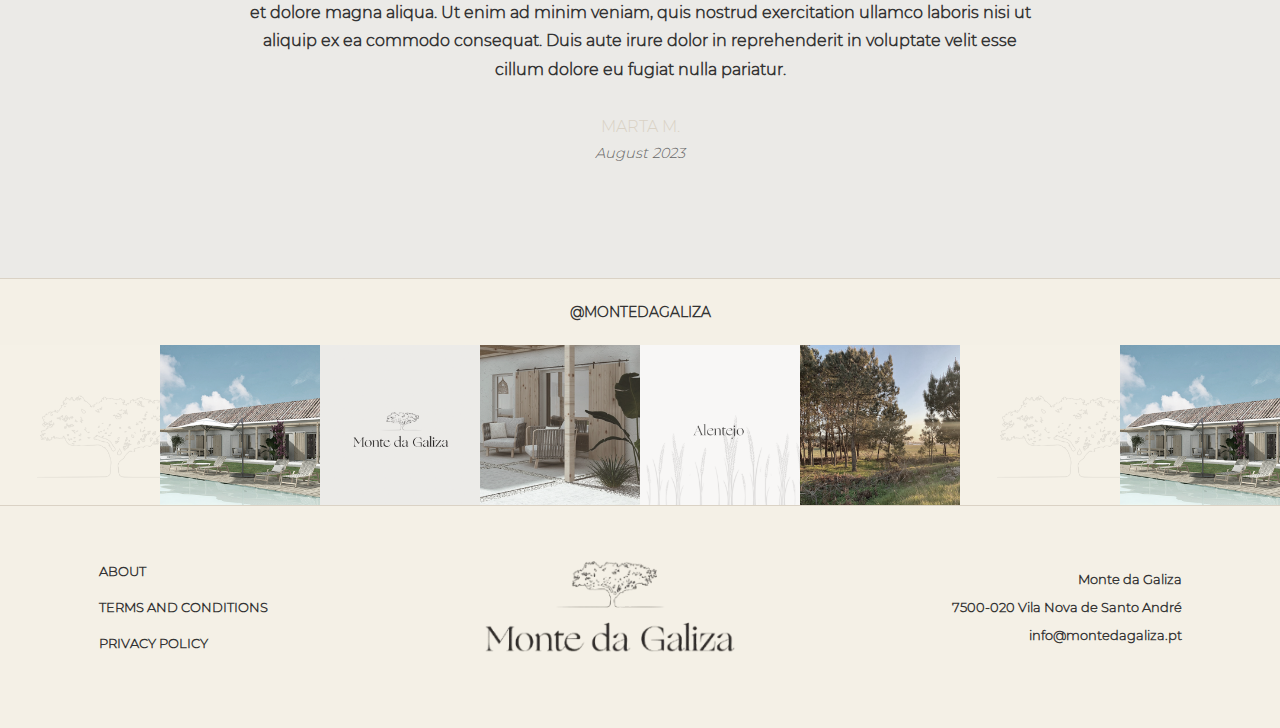
==== commit 73a1efff: "Fixed header, prices page almost finished only details are left." ====
--- a/en/index.html
+++ b/en/index.html
@@ -18,7 +18,7 @@
 
         <div class="logo">
           <img
-            src="../images/logo/Monte-da-galiza-logo.png"
+            src="/images/logo/Monte-da-galiza-logo.png"
             alt="Monte da Galiza Logo"
           />
         </div>
@@ -135,7 +135,7 @@
                   class="instagram-item"
                 >
                   <img
-                    src="../images/instagram/post1.png"
+                    src="/images/instagram/post1.png"
                     alt="Instagram post 1"
                   />
                 </a>
@@ -145,7 +145,7 @@
                   class="instagram-item"
                 >
                   <img
-                    src="../images/instagram/post2.png"
+                    src="/images/instagram/post2.png"
                     alt="Instagram post 2"
                   />
                 </a>
@@ -155,7 +155,7 @@
                   class="instagram-item"
                 >
                   <img
-                    src="../images/instagram/post3.png"
+                    src="/images/instagram/post3.png"
                     alt="Instagram post 3"
                   />
                 </a>
@@ -165,7 +165,7 @@
                   class="instagram-item"
                 >
                   <img
-                    src="../images/instagram/post4.png"
+                    src="/images/instagram/post4.png"
                     alt="Instagram post 4"
                   />
                 </a>
@@ -175,7 +175,7 @@
                   class="instagram-item"
                 >
                   <img
-                    src="../images/instagram/post5.png"
+                    src="/images/instagram/post5.png"
                     alt="Instagram post 5"
                   />
                 </a>
@@ -185,7 +185,7 @@
                   class="instagram-item"
                 >
                   <img
-                    src="../images/instagram/post6.png"
+                    src="/images/instagram/post6.png"
                     alt="Instagram post 6"
                   />
                 </a>
@@ -195,7 +195,7 @@
                   class="instagram-item"
                 >
                   <img
-                    src="../images/instagram/post1.png"
+                    src="/images/instagram/post1.png"
                     alt="Instagram post 7"
                   />
                 </a>
@@ -205,7 +205,7 @@
                   class="instagram-item"
                 >
                   <img
-                    src="../images/instagram/post2.png"
+                    src="/images/instagram/post2.png"
                     alt="Instagram post 8"
                   />
                 </a>
@@ -229,7 +229,7 @@
         <div class="footer-logo">
           <img
             loading="lazy"
-            src="../images/logo/Monte-da-galiza-logo.png"
+            src="/images/logo/Monte-da-galiza-logo.png"
             alt="Monte da Galiza Logo"
           />
         </div>
--- a/css/styles.css
+++ b/css/styles.css
@@ -192,6 +192,7 @@
     font-size: 13px;
     text-decoration: none;
     color: #333;
+    text-transform: uppercase;
 }
 
 .footer-logo {
@@ -275,7 +276,6 @@
     align-items: center;
     justify-content: center;
     z-index: 3;
-    margin-top: -120px;
 }
 
 /* Ensure the content stays visible */
@@ -621,7 +621,6 @@
 
 main {
     background-color: var(--stoic-white);
-    margin-top: 120px;
     min-height: calc(100vh - 130px);
     position: relative;
     z-index: 1;
@@ -700,6 +699,9 @@
     width: 100%;
     padding: 0;
     margin: 0;
+    border-top: 1px solid #333;
+    min-height: 100vh;
+    height: auto;
 }
 
 .prices-section .grid-container {
@@ -708,15 +710,16 @@
     align-items: center;
     max-width: 1800px;
     margin: 0 auto;
-    padding: 0 240px;
-    width: 100%;
+    padding: 80px 40px 0px 40px;
+    width: 100%;
+    gap: 40px;
 }
 
 .prices-image {
-    width: 83.33%;
     margin-bottom: 4rem;
     display: flex;
     justify-content: center;
+    max-height: 80vh;
 }
 
 .prices-image img {
@@ -747,7 +750,7 @@
 
 .prices-subtitle {
     font-family: var(--font-secondary);
-    font-weight: 300;
+    font-weight: 600;
     font-size: 1.2rem;
     color: #333;
     margin: 0;
@@ -756,7 +759,7 @@
 
 .prices-intro {
     max-width: 800px;
-    margin-bottom: 4rem;
+    margin-bottom: 1rem;
 }
 
 .prices-intro p {
@@ -812,16 +815,17 @@
 
 .booking-btn {
     font-family: var(--font-secondary);
-    font-weight: 300;
+    font-weight: 600;
     font-size: 0.9rem;
     text-decoration: none;
-    color: #333;
+    color: #fff !important;
     padding: 1rem 2rem;
-    background-color: var(--vanilla-tan);
+    background-color: var(--sandstone);
     border-radius: 25px;
     transition: background-color 0.3s ease;
 }
 
 .booking-btn:hover {
     background-color: var(--sandstone);
+    filter: brightness(0.98);
 }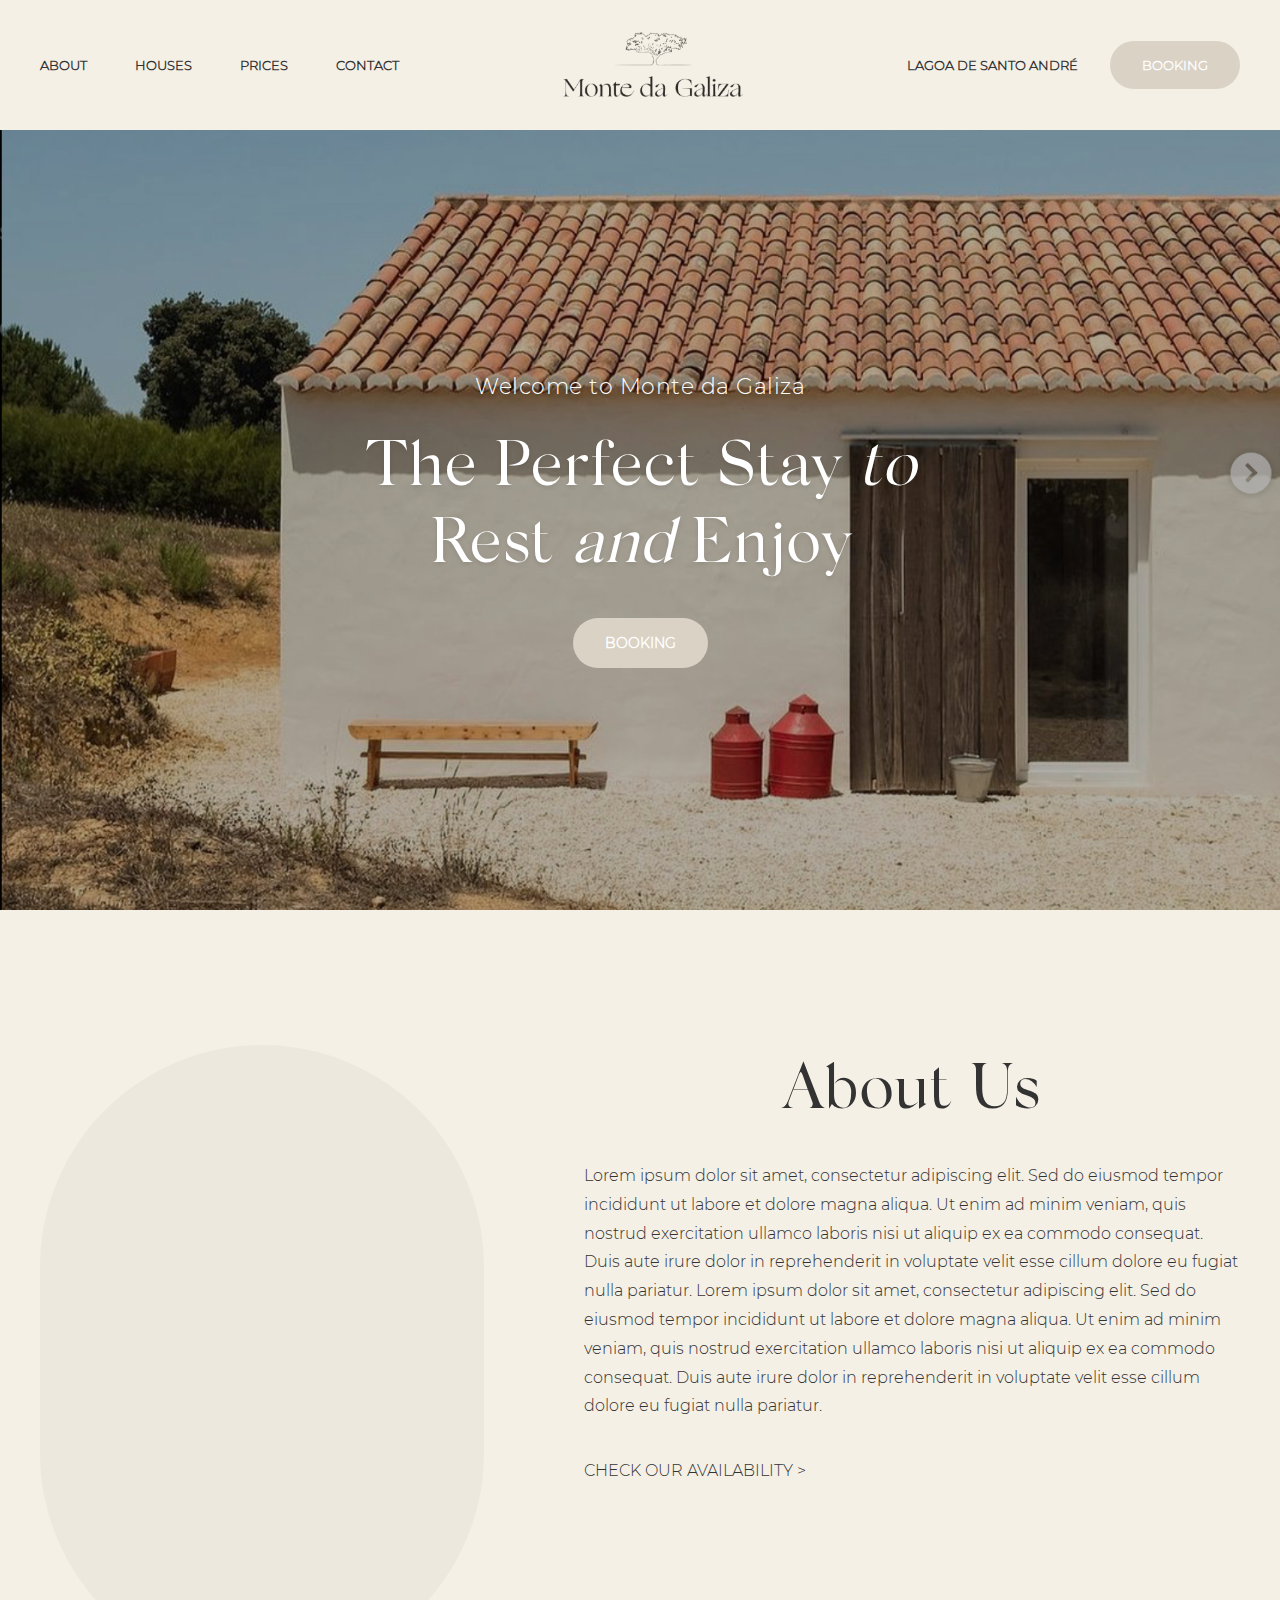
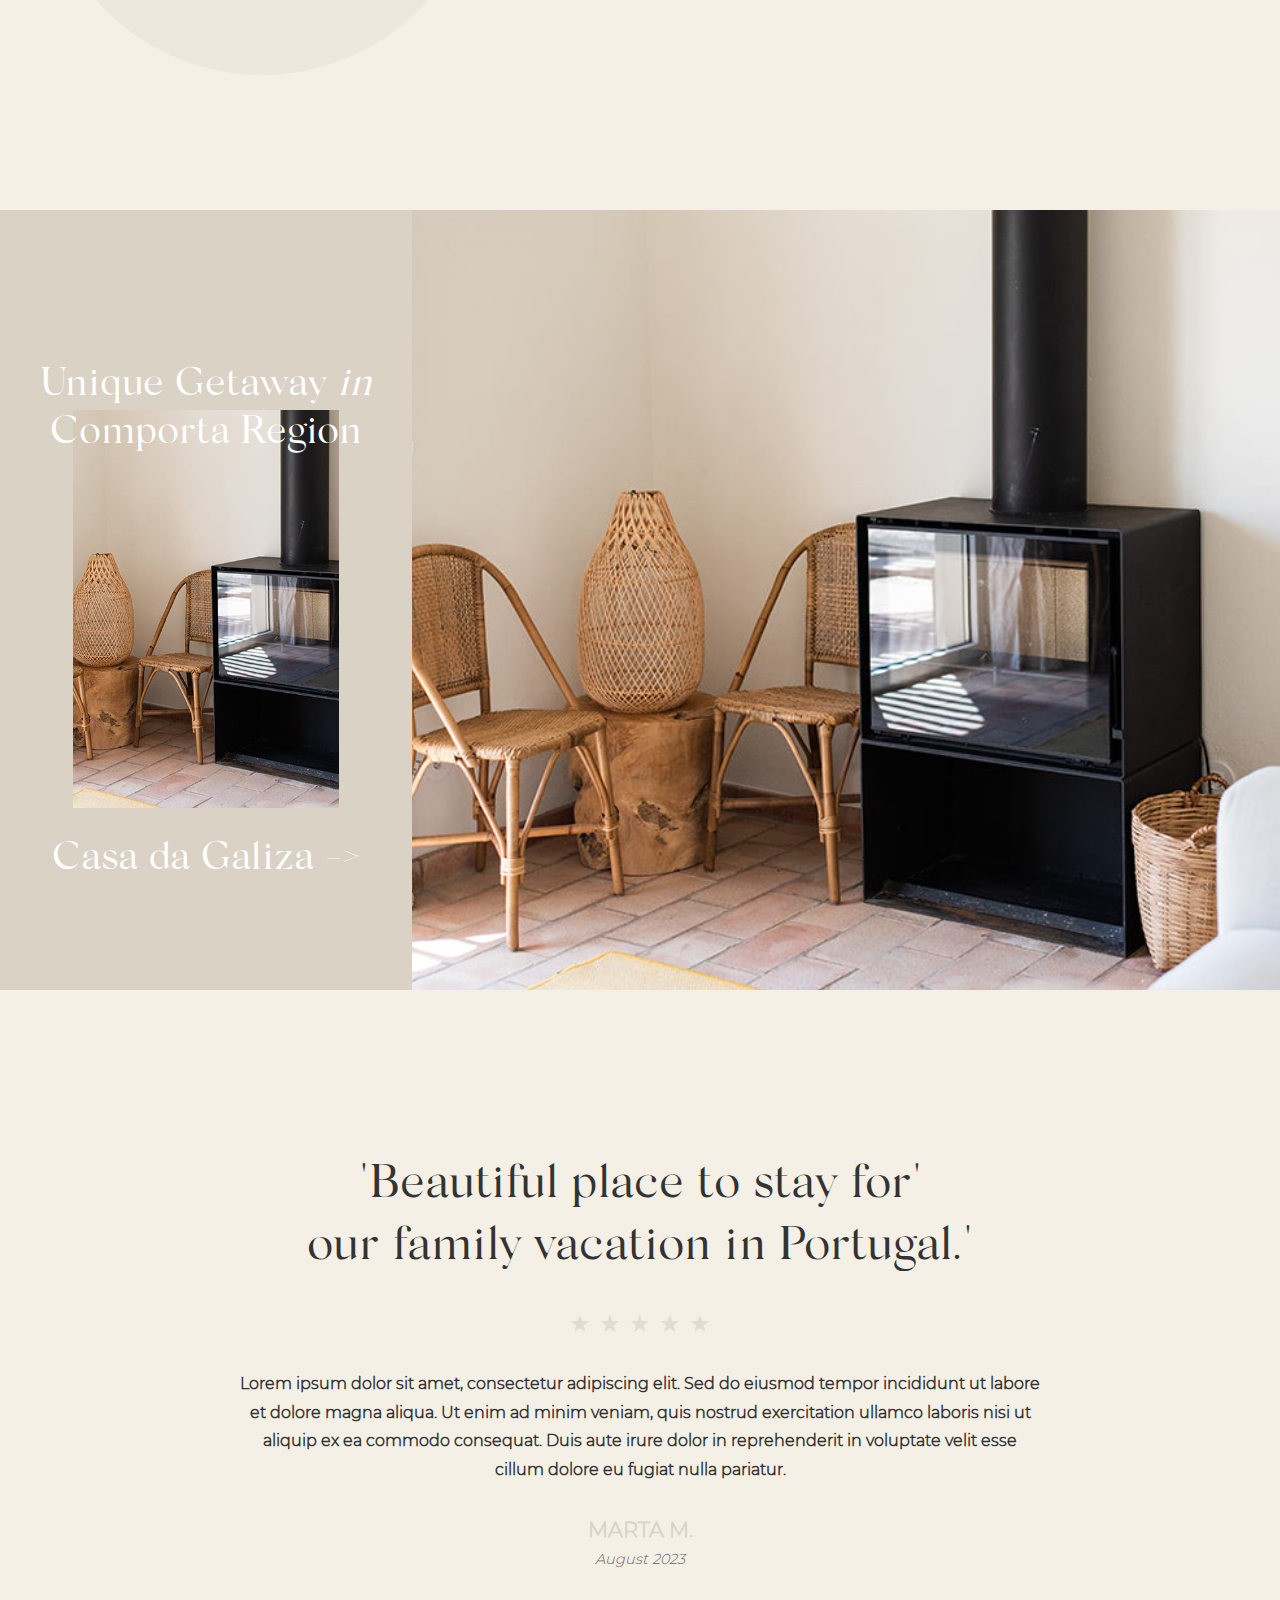
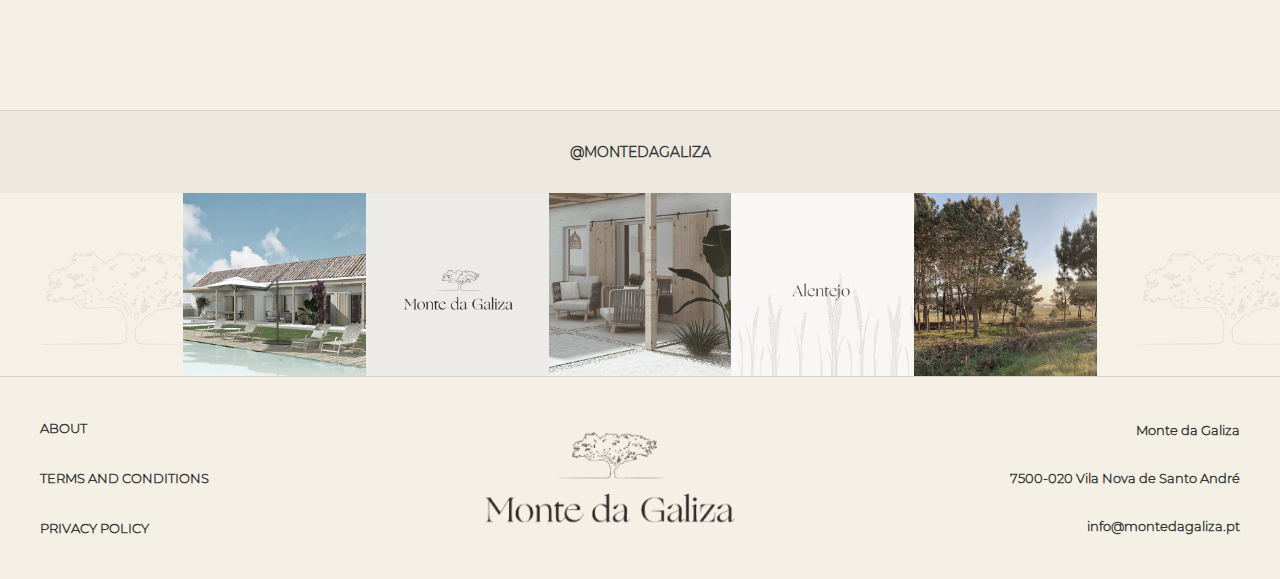
==== commit a67433c8: "finish EN home, prices and lagoa page" ====
--- a/en/index.html
+++ b/en/index.html
@@ -10,24 +10,41 @@
     <header class="main-header">
       <nav class="nav-container">
         <div class="left-menu">
-          <a href="pages/about.html">ABOUT</a>
-          <a href="pages/houses.html">HOUSES</a>
-          <a href="pages/prices.html">PRICES</a>
-          <a href="pages/contact.html">CONTACT</a>
-        </div>
-
-        <div class="logo">
+          <a href="/en/pages/about.html">ABOUT</a>
+          <a href="/en/pages/houses.html">HOUSES</a>
+          <a href="/en/pages/prices.html">PRICES</a>
+          <a href="/en/pages/contact.html">CONTACT</a>
+        </div>
+
+        <a class="logo" href="/en/index.html">
           <img
             src="/images/logo/Monte-da-galiza-logo.png"
             alt="Monte da Galiza Logo"
           />
-        </div>
+        </a>
 
         <div class="right-menu">
-          <a href="#" class="lagoa-link">LAGOA DE SANTO ANDRÉ</a>
+          <a href="/en/pages/lagoa.html" class="lagoa-link">LAGOA DE SANTO ANDRÉ</a>
           <a href="#" class="booking-btn">BOOKING</a>
         </div>
+
+        <div class="burger-menu" id="burger-menu">
+          <span></span>
+          <span></span>
+          <span></span>
+        </div>
       </nav>
+      <div class="fullscreen-nav" id="fullscreen-nav">
+        <p class="close-nav" id="close-nav">&times;</p> <!-- Close Button -->
+        <nav class="mobile-nav">
+          <a href="/en/pages/about.html">ABOUT</a>
+          <a href="/en/pages/houses.html">HOUSES</a>
+          <a href="/en/pages/prices.html">PRICES</a>
+          <a href="/en/pages/contact.html">CONTACT</a>
+          <a href="/en/pages/lagoa.html" class="lagoa-link">LAGOA DE SANTO ANDRÉ</a>
+          <a href="#" class="booking-btn">BOOKING</a>
+        </nav>
+      </div>      
     </header>
 
     <main>
@@ -59,6 +76,12 @@
                 nisi ut aliquip ex ea commodo consequat. Duis aute irure dolor
                 in reprehenderit in voluptate velit esse cillum dolore eu fugiat
                 nulla pariatur.
+                Lorem ipsum dolor sit amet, consectetur adipiscing elit. Sed do
+                eiusmod tempor incididunt ut labore et dolore magna aliqua. Ut
+                enim ad minim veniam, quis nostrud exercitation ullamco laboris
+                nisi ut aliquip ex ea commodo consequat. Duis aute irure dolor
+                in reprehenderit in voluptate velit esse cillum dolore eu fugiat
+                nulla pariatur.
               </p>
               <a href="#" class="availability-text">check our availability ></a>
             </div>
@@ -117,103 +140,92 @@
               <p class="guest-date">August 2023</p>
             </div>
           </div>
-
-          <!-- Instagram Feed -->
-          <div class="instagram-section">
-            <div class="instagram-handle">
-              <a
-                href="https://www.instagram.com/montedagaliza?utm_source=ig_web_button_share_sheet&igsh=ZDNlZDc0MzIxNw=="
-                target="_blank"
-                >@montedagaliza</a
-              >
-            </div>
-            <div class="instagram-feed">
-              <div class="instagram-grid">
-                <a
-                  href="https://www.instagram.com/montedagaliza?utm_source=ig_web_button_share_sheet&igsh=ZDNlZDc0MzIxNw=="
-                  target="_blank"
-                  class="instagram-item"
-                >
-                  <img
-                    src="/images/instagram/post1.png"
-                    alt="Instagram post 1"
-                  />
-                </a>
-                <a
-                  href="https://www.instagram.com/montedagaliza?utm_source=ig_web_button_share_sheet&igsh=ZDNlZDc0MzIxNw=="
-                  target="_blank"
-                  class="instagram-item"
-                >
-                  <img
-                    src="/images/instagram/post2.png"
-                    alt="Instagram post 2"
-                  />
-                </a>
-                <a
-                  href="https://www.instagram.com/montedagaliza?utm_source=ig_web_button_share_sheet&igsh=ZDNlZDc0MzIxNw=="
-                  target="_blank"
-                  class="instagram-item"
-                >
-                  <img
-                    src="/images/instagram/post3.png"
-                    alt="Instagram post 3"
-                  />
-                </a>
-                <a
-                  href="https://www.instagram.com/montedagaliza?utm_source=ig_web_button_share_sheet&igsh=ZDNlZDc0MzIxNw=="
-                  target="_blank"
-                  class="instagram-item"
-                >
-                  <img
-                    src="/images/instagram/post4.png"
-                    alt="Instagram post 4"
-                  />
-                </a>
-                <a
-                  href="https://www.instagram.com/montedagaliza?utm_source=ig_web_button_share_sheet&igsh=ZDNlZDc0MzIxNw=="
-                  target="_blank"
-                  class="instagram-item"
-                >
-                  <img
-                    src="/images/instagram/post5.png"
-                    alt="Instagram post 5"
-                  />
-                </a>
-                <a
-                  href="https://www.instagram.com/montedagaliza?utm_source=ig_web_button_share_sheet&igsh=ZDNlZDc0MzIxNw=="
-                  target="_blank"
-                  class="instagram-item"
-                >
-                  <img
-                    src="/images/instagram/post6.png"
-                    alt="Instagram post 6"
-                  />
-                </a>
-                <a
-                  href="https://www.instagram.com/montedagaliza?utm_source=ig_web_button_share_sheet&igsh=ZDNlZDc0MzIxNw=="
-                  target="_blank"
-                  class="instagram-item"
-                >
-                  <img
-                    src="/images/instagram/post1.png"
-                    alt="Instagram post 7"
-                  />
-                </a>
-                <a
-                  href="https://www.instagram.com/montedagaliza?utm_source=ig_web_button_share_sheet&igsh=ZDNlZDc0MzIxNw=="
-                  target="_blank"
-                  class="instagram-item"
-                >
-                  <img
-                    src="/images/instagram/post2.png"
-                    alt="Instagram post 8"
-                  />
-                </a>
-              </div>
-            </div>
-          </div>
-        </div>
-      </section>
+        </div>
+      </section>
+      <!-- Instagram Feed -->
+      <div class="instagram-section">
+        <div class="instagram-handle">
+          <a
+            href="https://www.instagram.com/montedagaliza?utm_source=ig_web_button_share_sheet&igsh=ZDNlZDc0MzIxNw=="
+            target="_blank"
+            >@montedagaliza</a
+          >
+        </div>
+        <div class="instagram-feed">
+          <div class="instagram-grid">
+            <a
+              href="https://www.instagram.com/montedagaliza?utm_source=ig_web_button_share_sheet&igsh=ZDNlZDc0MzIxNw=="
+              target="_blank"
+              class="instagram-item"
+            >
+              <img
+                src="/images/instagram/post1.png"
+                alt="Instagram post 1"
+              />
+            </a>
+            <a
+              href="https://www.instagram.com/montedagaliza?utm_source=ig_web_button_share_sheet&igsh=ZDNlZDc0MzIxNw=="
+              target="_blank"
+              class="instagram-item"
+            >
+              <img
+                src="/images/instagram/post2.png"
+                alt="Instagram post 2"
+              />
+            </a>
+            <a
+              href="https://www.instagram.com/montedagaliza?utm_source=ig_web_button_share_sheet&igsh=ZDNlZDc0MzIxNw=="
+              target="_blank"
+              class="instagram-item"
+            >
+              <img
+                src="/images/instagram/post3.png"
+                alt="Instagram post 3"
+              />
+            </a>
+            <a
+              href="https://www.instagram.com/montedagaliza?utm_source=ig_web_button_share_sheet&igsh=ZDNlZDc0MzIxNw=="
+              target="_blank"
+              class="instagram-item"
+            >
+              <img
+                src="/images/instagram/post4.png"
+                alt="Instagram post 4"
+              />
+            </a>
+            <a
+              href="https://www.instagram.com/montedagaliza?utm_source=ig_web_button_share_sheet&igsh=ZDNlZDc0MzIxNw=="
+              target="_blank"
+              class="instagram-item"
+            >
+              <img
+                src="/images/instagram/post5.png"
+                alt="Instagram post 5"
+              />
+            </a>
+            <a
+              href="https://www.instagram.com/montedagaliza?utm_source=ig_web_button_share_sheet&igsh=ZDNlZDc0MzIxNw=="
+              target="_blank"
+              class="instagram-item"
+            >
+              <img
+                src="/images/instagram/post6.png"
+                alt="Instagram post 6"
+              />
+            </a>
+            <a
+              href="https://www.instagram.com/montedagaliza?utm_source=ig_web_button_share_sheet&igsh=ZDNlZDc0MzIxNw=="
+              target="_blank"
+              class="instagram-item"
+            >
+              <img
+                src="/images/instagram/post1.png"
+                alt="Instagram post 7"
+              />
+            </a>
+          </div>
+        </div>
+      </div>
     </main>
 
     <footer class="main-footer">
@@ -253,5 +265,22 @@
         });
       });
     </script>
+    <script>
+      document.addEventListener("DOMContentLoaded", () => {
+        const burgerMenu = document.getElementById('burger-menu');
+        const fullscreenNav = document.getElementById('fullscreen-nav');
+        const closeNav = document.getElementById('close-nav'); // Close Button
+    
+        // Open the fullscreen navigation
+        burgerMenu.addEventListener('click', () => {
+          fullscreenNav.classList.add('open');
+        });
+    
+        // Close the fullscreen navigation
+        closeNav.addEventListener('click', () => {
+          fullscreenNav.classList.remove('open');
+        });
+      });
+    </script>    
   </body>
 </html>
--- a/css/styles.css
+++ b/css/styles.css
@@ -28,12 +28,18 @@
 }
 
 .grid-container {
-    max-width: 1800px;
+    max-width: 1200px;
     height: 80%;
     margin: 0 auto;
-    padding: 0 100px;
+    /* padding: 0 100px; */
     display: flex;
     gap: 70px;
+}
+
+@media (max-width: 1024px) {
+    .grid-container {
+        max-width: 950px;
+    }
 }
 
 .grid-column {
@@ -57,13 +63,35 @@
 .footer-container {
     display: flex;
     gap: 20px;
-    max-width: 1800px;
+    max-width: 1200px;
+    width: 100%;
     margin: 0 auto;
     padding: 25px 0px;
     align-items: center;
     height: 152px;
     position: relative;
-    justify-content: space-around;
+    justify-content: space-between;
+}
+
+@media (max-width: 1024px) {
+    .nav-container,
+    .footer-container {
+        max-width: 950px;
+    }
+}
+
+@media (max-width: 768px) {
+    .footer-container {
+        display: flex;
+        flex-direction: column;
+        height: auto;
+        padding: 50px 0;
+        gap: 40px;
+    }
+    .footer-container * {
+        text-align: center;
+        justify-content: center;
+    }
 }
 
 /* Header Styles */
@@ -71,7 +99,7 @@
     background-color: var(--stoic-white);
     height: auto;
     min-height: 130px;
-    position: relative;
+    position: fixed;
     width: 100%;
     z-index: 2;
     display: flex;
@@ -81,11 +109,17 @@
 .nav-container {
     display: flex;
     gap: 30px;
-    max-width: 1800px;
+    /* max-width: 1200px; */
     margin: 0 auto;
     padding: 25px 0px;
     align-items: center;
-    height: auto;
+    height: 80px;
+}
+
+@media (max-width: 768px) {
+    .nav-container {
+        padding: 25px 25px;
+    }
 }
 
 .logo {
@@ -152,10 +186,72 @@
     font-weight: 500;
 }
 
+/* Burger Menu (Hidden on Desktop) */
+.burger-menu {
+    display: none;
+    flex-direction: column;
+    gap: 5px;
+    cursor: pointer;
+  }
+  
+  .burger-menu span {
+    display: block;
+    width: 25px;
+    height: 3px;
+    background-color: #333;
+  }
+  
+  /* Fullscreen Navigation */
+  .fullscreen-nav {
+    position: fixed;
+    top: 0;
+    left: 0;
+    width: 100%;
+    height: 100%;
+    background-color: var(--stoic-white);
+    display: none;
+    flex-direction: column;
+    justify-content: center;
+    align-items: center;
+    z-index: 999;
+  }
+  
+  .fullscreen-nav nav {
+    display: flex;
+    flex-direction: column;
+    align-items: center;
+  }
+
+  .fullscreen-nav a {
+    font-size: 1.5rem;
+    color: #333;
+    text-decoration: none;
+    margin: 1rem 0;
+  }
+
+  .fullscreen-nav .close-nav {
+    font-size: 30px;
+  }
+  
+  /* Mobile Styles */
+  @media (max-width: 768px) {
+    .left-menu,
+    .right-menu {
+      display: none; /* Hide desktop menus on mobile */
+    }
+  
+    .burger-menu {
+      display: flex; /* Show burger menu */
+    }
+  
+    .fullscreen-nav.open {
+      display: flex; /* Show fullscreen nav when toggled */
+    }
+  }
+
 /* Footer Styles */
 .main-footer {
     background-color: var(--stoic-white);
-    padding: 0 0 20px 0;
     border-top: 1px solid var(--sandstone);
     position: relative;
     z-index: 1;
@@ -164,7 +260,7 @@
 }
 
 .footer-shortcuts {
-    height: 100px;
+    height: 100%;
     display: flex;
     align-items: center;
 }
@@ -173,6 +269,10 @@
     list-style: none;
     padding: 0;
     margin: 0;
+    display: flex;
+    height: 100%;
+    flex-direction: column;
+    justify-content: space-evenly;
 }
 
 .footer-shortcuts li {
@@ -210,10 +310,10 @@
 .footer-address {
     grid-column: 10 / 12;
     text-align: right;
-    height: 100px;
-    display: flex;
-    flex-direction: column;
-    justify-content: center;
+    height: 100%;
+    display: flex;
+    flex-direction: column;
+    justify-content: space-evenly;
 }
 
 .footer-address p {
@@ -253,15 +353,28 @@
     height: 100vh;  /* Full viewport height */
     display: flex;  /* For vertical centering of content */
     align-items: center;  /* Center content vertically */
+    padding: 0 calc((100vw - 1200px) / 2);
+    box-sizing: border-box;
+}
+
+@media (max-width: 1024px) {
+    section {
+        padding: 0 calc((100vw - 950px) / 2);
+    }
 }
 
 section .grid-container {
     display: flex;
     gap: 100px;
-    max-width: 1800px;
+    max-width: 1200px;
     width: 100%;
     margin: 0 auto;
-  
+}
+
+@media (max-width: 1024px) {
+    section .grid-container{
+        max-width: 950px;
+    }
 }
 
 /* Section-specific styles */
@@ -299,12 +412,25 @@
     position: relative;
     z-index: 1;
     width: 100%;
-    max-width: 1800px;
+    max-width: 1200px;
     margin: 0 auto;
     padding: 0 240px;
     display: flex;
     align-items: center;
     justify-content: center;
+}
+
+@media (max-width: 1024px) {
+    .section-one .grid-container{
+        max-width: 950px;
+        padding: 0px;
+    }
+}
+
+@media (max-width: 768px) {
+    .section-one .grid-container {
+        padding: 0px;
+    }
 }
 
 .welcome-content {
@@ -347,10 +473,9 @@
     text-decoration: none;
     color: #fff;
     padding: 1rem 2rem;
-    background-color: var(--vanilla-tan);
+    background-color: var(--sandstone);
     border-radius: 25px;
     transition: background-color 0.3s ease;
-    margin-top: 1rem;
 }
 
 .welcome-btn:hover {
@@ -365,12 +490,27 @@
     padding-top: 100px;
     padding-bottom: 100px;
     min-height: 100vh;
+    height: auto;
     /* position: relative; */
+}
+
+.section-two .grid-container {
+    min-height: 70vh;
+}
+
+@media (max-width: 768px) {
+    .section-two .grid-container {
+        flex-direction: column;
+        padding: 0 25px;
+    }
+    .oval-shape {
+        height: 400px;
+    }
 }
 
 /* Vertical shape - taller */
 .oval-shape {
-    min-width: 45%;
+    min-width: 37%;
     min-height: 80%;
     background-color: var(--vanilla-tan);
     background-image: url('../images/section2.jpg');
@@ -415,6 +555,21 @@
 .section-three {
     position: relative;
     height: calc(100vh - 120px);
+    padding: inherit;
+    padding-top: 0;
+}
+
+@media (max-width: 768px) {
+    .section-three {
+        height: auto;
+    }
+    .section-three-content {
+        flex-direction: column;
+    }
+    .section-three-content div.left {
+        width: auto !important;
+        padding-bottom: 30px !important;
+    }
 }
 
 .section-three img {
@@ -427,6 +582,7 @@
     height: 100%;
     position: relative;
     padding: 0;
+    max-width: none;
 }
 
 .section-three-image {
@@ -445,7 +601,7 @@
 }
 
 .section-three-content div {
-    width: 50%;
+    width: 100%;
     height: 100%;
 }
 
@@ -455,6 +611,14 @@
     align-items: center;
     justify-content: center;
     background-color: var(--sandstone);
+    padding: 0 calc((100vw - 1200px) / 2);
+    width: min-content;
+}
+
+@media (max-width: 1024px) {
+    .section-three-content div.left {
+        padding: 0 calc((100vw - 950px) / 2);
+    }
 }
 
 .section-three-content div.left .section-three-title.top {
@@ -462,7 +626,7 @@
 }
 
 .section-three-content div.left img {
-    width: 40%;
+    width: 80%;
     height: auto;
     aspect-ratio: 4 / 6;
     margin-bottom: 30px;
@@ -497,7 +661,7 @@
 }
 
 .section-four {
-    background-color: var(--white-truffle);
+    background-color: var(--stoic-white);
     min-height: 80vh;
     height: auto;
     display: flex;
@@ -511,7 +675,7 @@
     display: flex;
     flex-direction: column;
     align-items: center;
-    padding: 4rem 0 0 0;  /* Only padding at top */
+    padding: 4rem 0 0 0;
     flex: 1;
 }
 
@@ -523,6 +687,7 @@
     align-items: center;
     text-align: center;
     padding-top: 4rem;
+    padding-bottom: 2rem;
     margin-bottom: 1rem;
 }
 
@@ -547,7 +712,7 @@
 }
 
 .star {
-    color: var(--sandstone);
+    color: #dad2c5ae;
     font-size: 1.5rem;
 }
 
@@ -560,6 +725,12 @@
     margin: 1rem 0 2rem 0;
 }
 
+@media (max-width: 768px) {
+    .feedback-text {
+        padding: 0 25px;
+    }
+}
+
 .guest-info {
     display: flex;
     flex-direction: column;
@@ -569,8 +740,8 @@
 
 .guest-name {
     font-family: var(--font-secondary);
-    font-weight: 500;
-    font-size: 1rem;
+    font-weight: 700;
+    font-size: 1.3rem;
     color: var(--sandstone);
     margin: 0;
 }
@@ -598,7 +769,18 @@
     flex: 1;
     aspect-ratio: 1;
     overflow: hidden;
-    max-width: calc(100vw / 8);
+    max-width: calc(100vw / 7);
+}
+
+@media (max-width: 768px) {
+    .instagram-item {
+        max-width: calc(100vw / 3) !important;
+        display: none !important;
+    }
+
+    .instagram-item:nth-child(-n+3) {
+        display: flex !important;
+    }
 }
 
 .instagram-item img {
@@ -624,13 +806,15 @@
     min-height: calc(100vh - 130px);
     position: relative;
     z-index: 1;
+    padding-top: 130px;
 }
 
 .availability-text {
     font-family: var(--font-secondary);  /* Montserrat */
     font-weight: 300;
+    text-transform: uppercase;
     font-size: 1rem;
-    color: var(--sandstone);
+    color: #333;
     margin-top: 1.0rem;
     text-decoration: none;
     display: block;
@@ -649,8 +833,8 @@
 }
 
 .instagram-handle {
-    background-color: var(--stoic-white);
-    padding: 1.5rem 0;
+    background-color: var(--vanilla-tan);
+    padding: 2rem 0;
     text-align: center;
     border-top: 1px solid var(--sandstone);
 }
@@ -678,7 +862,7 @@
     flex: 1;
     aspect-ratio: 1;
     overflow: hidden;
-    max-width: calc(100vw / 8);
+    max-width: calc(100vw / 6);
     display: block;
     text-decoration: none;
 }
@@ -708,23 +892,30 @@
     display: flex;
     flex-direction: column;
     align-items: center;
-    max-width: 1800px;
+    max-width: 1200px;
     margin: 0 auto;
-    padding: 80px 40px 0px 40px;
+    padding: 80px 0px 0px 0px;
     width: 100%;
     gap: 40px;
 }
 
+@media (max-width: 1024px) {
+    .prices-section .grid-container {
+        max-width: 950px;
+    }
+}
+
 .prices-image {
-    margin-bottom: 4rem;
+    margin-bottom: 2rem;
     display: flex;
     justify-content: center;
-    max-height: 80vh;
+    max-height: 60vh;
+    width: 100%;
 }
 
 .prices-image img {
     width: 100%;
-    max-width: 800px;
+    max-width: 1200px;
     height: auto;
     display: block;
     object-fit: cover;
@@ -766,7 +957,7 @@
     font-family: var(--font-secondary);
     font-weight: 300;
     font-size: 1rem;
-    line-height: 1.8;
+    line-height: 2.5;
     color: #333;
     margin: 0 0 1.5rem 0;
 }
@@ -828,4 +1019,109 @@
 .booking-btn:hover {
     background-color: var(--sandstone);
     filter: brightness(0.98);
+}
+
+.lagoa-section {
+    min-height: 100vh;
+    height: auto;
+}
+
+.lagoa-section .grid-container {
+    flex-direction: column;
+    gap: 30px;
+}
+
+.lagoa-title {
+    font-family: var(--font-primary);
+    font-size: 4rem;
+    color: #333;
+    margin: 0;
+    font-weight: 100;
+    text-align: center;
+    width: 100%;
+    line-height: 1;
+    padding-top: 20px;
+}
+
+.lagoa-text {
+    font-family: var(--font-secondary);
+    font-weight: 600;
+    font-size: 1rem;
+    line-height: 1.8;
+    color: #333;
+    margin: 1rem 0 2rem 0;
+    text-align: center;
+}
+
+.section-two.lagoa {
+    padding-top: 50px;
+    padding-bottom: 50px;
+}
+
+.section-two.lagoa .grid-container {
+    min-height: 50vh;
+    height: 60vh;
+    gap: 50px;
+}
+
+@media (max-width: 768px) {
+    .section-two.lagoa .grid-container {
+        min-height: 50vh;
+        height: auto;
+    }
+}
+
+.section-two.lagoa .image {
+    width: 55%;
+    display: flex;
+    justify-content: center;
+}
+
+.section-two.lagoa .about-content {
+    width: 45%;
+    display: flex;
+    justify-content: center;
+}
+
+@media (max-width: 768px) {
+    .section-two.lagoa .image {
+        width: 100%;
+    }
+    .section-two.lagoa .about-content {
+        width: 100%;
+    }
+}
+
+.section-two.lagoa .image img {
+    width: 100%;
+}
+
+.section-two.lagoa .about-content h2 {
+    font-size: 3rem;
+    text-align: left;
+}
+
+.section-three.lagoa {
+    height: auto;
+    padding: 0 calc((100vw - 1200px) / 2);
+    padding-bottom: 100px;
+}
+
+@media (max-width: 768px) {
+    .section-three.lagoa .grid-container {
+        padding: 0 25px;
+    }
+}
+
+@media (max-width: 1024px) {
+    .section-three.lagoa .grid-container {
+        padding: 0 25px;
+    }
+}
+
+.section-three.lagoa h3 {
+    text-align: left;
+    font-family: var(--font-secondary);
+    font-size: 25px;
+    font-weight: 900;
 }